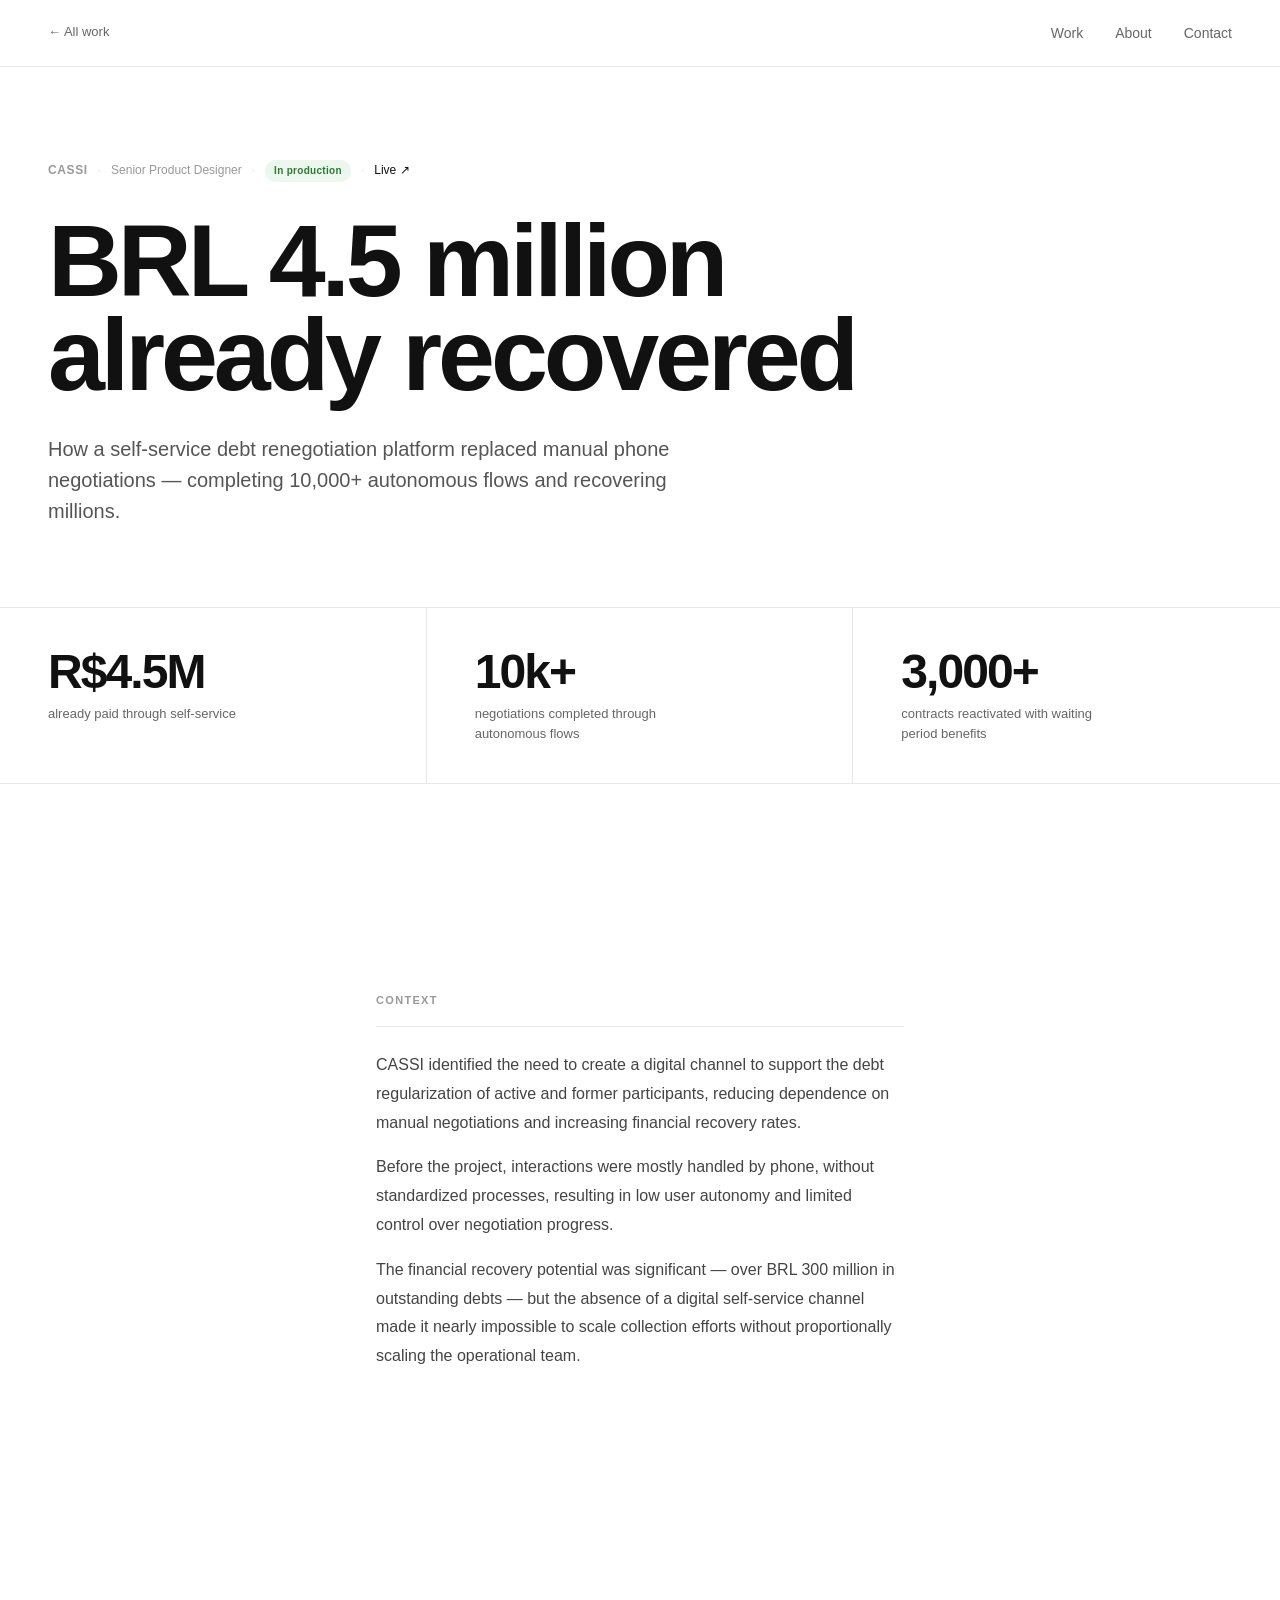
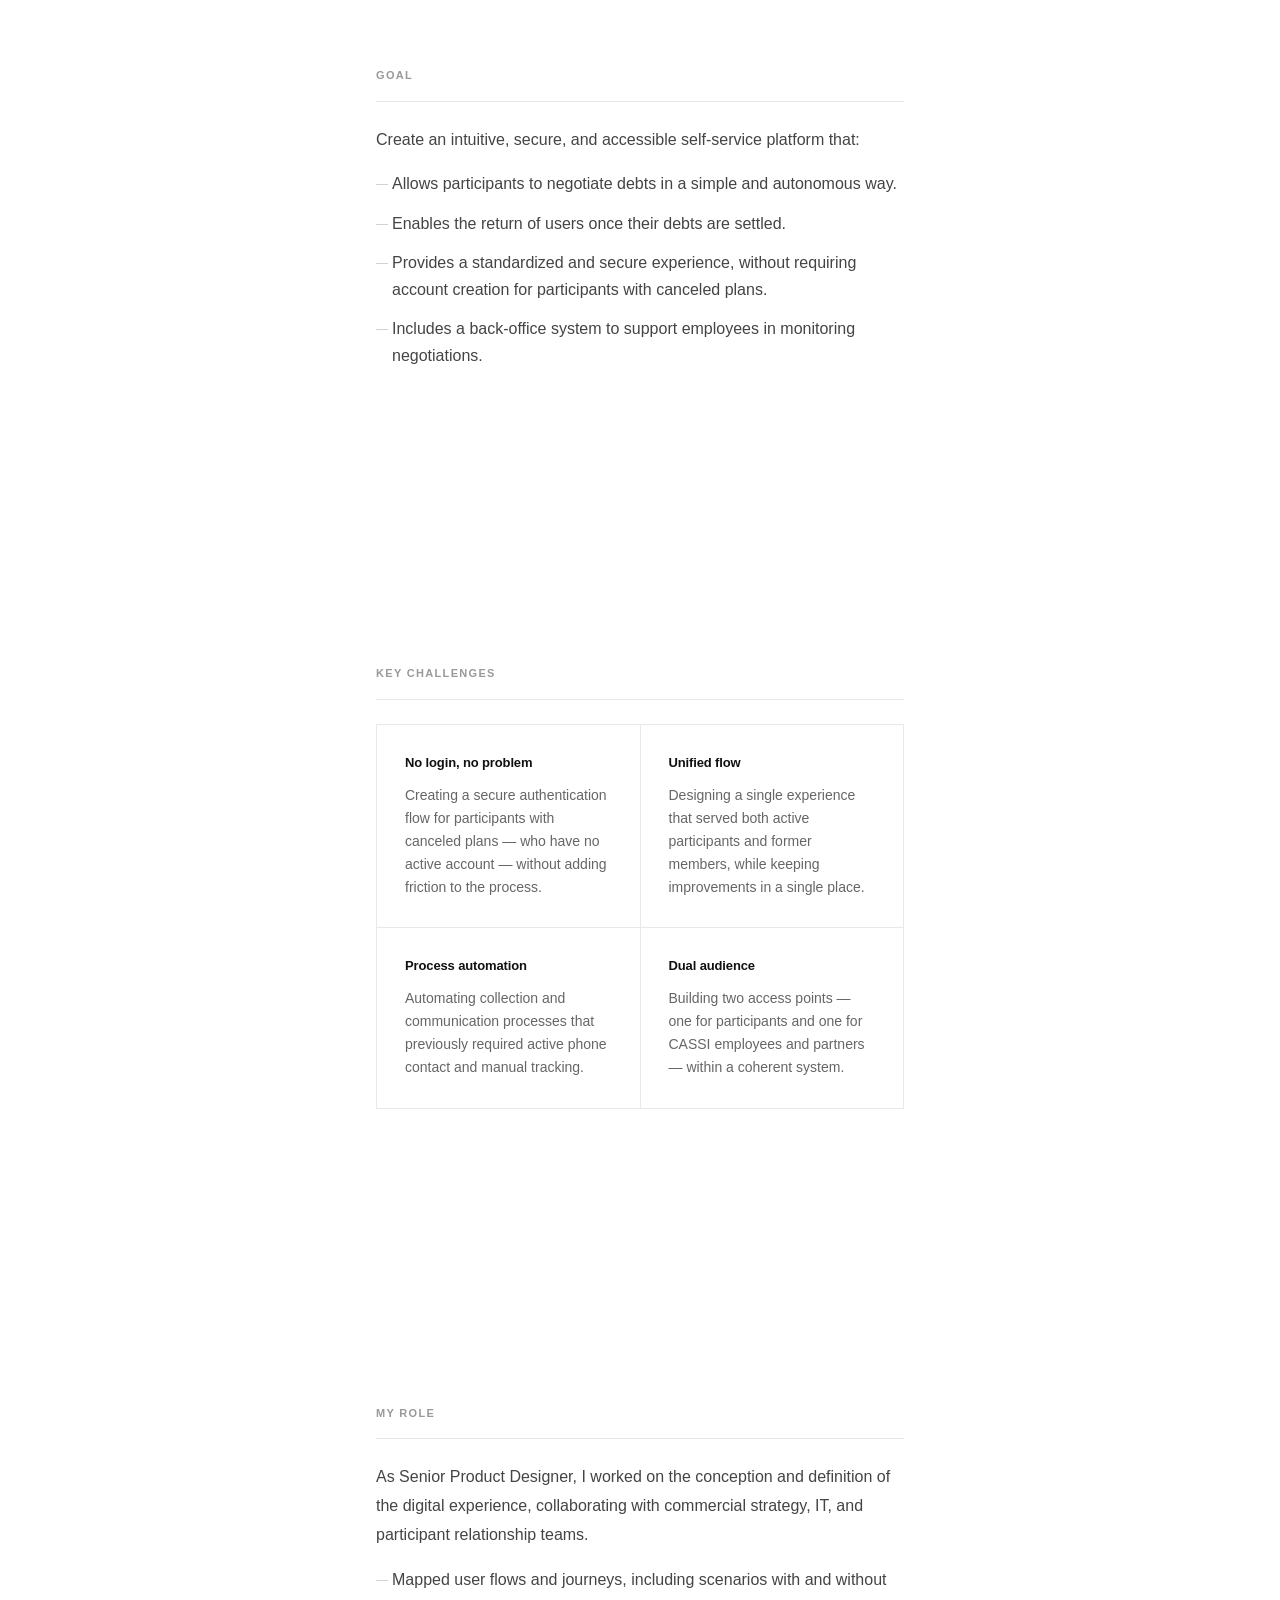
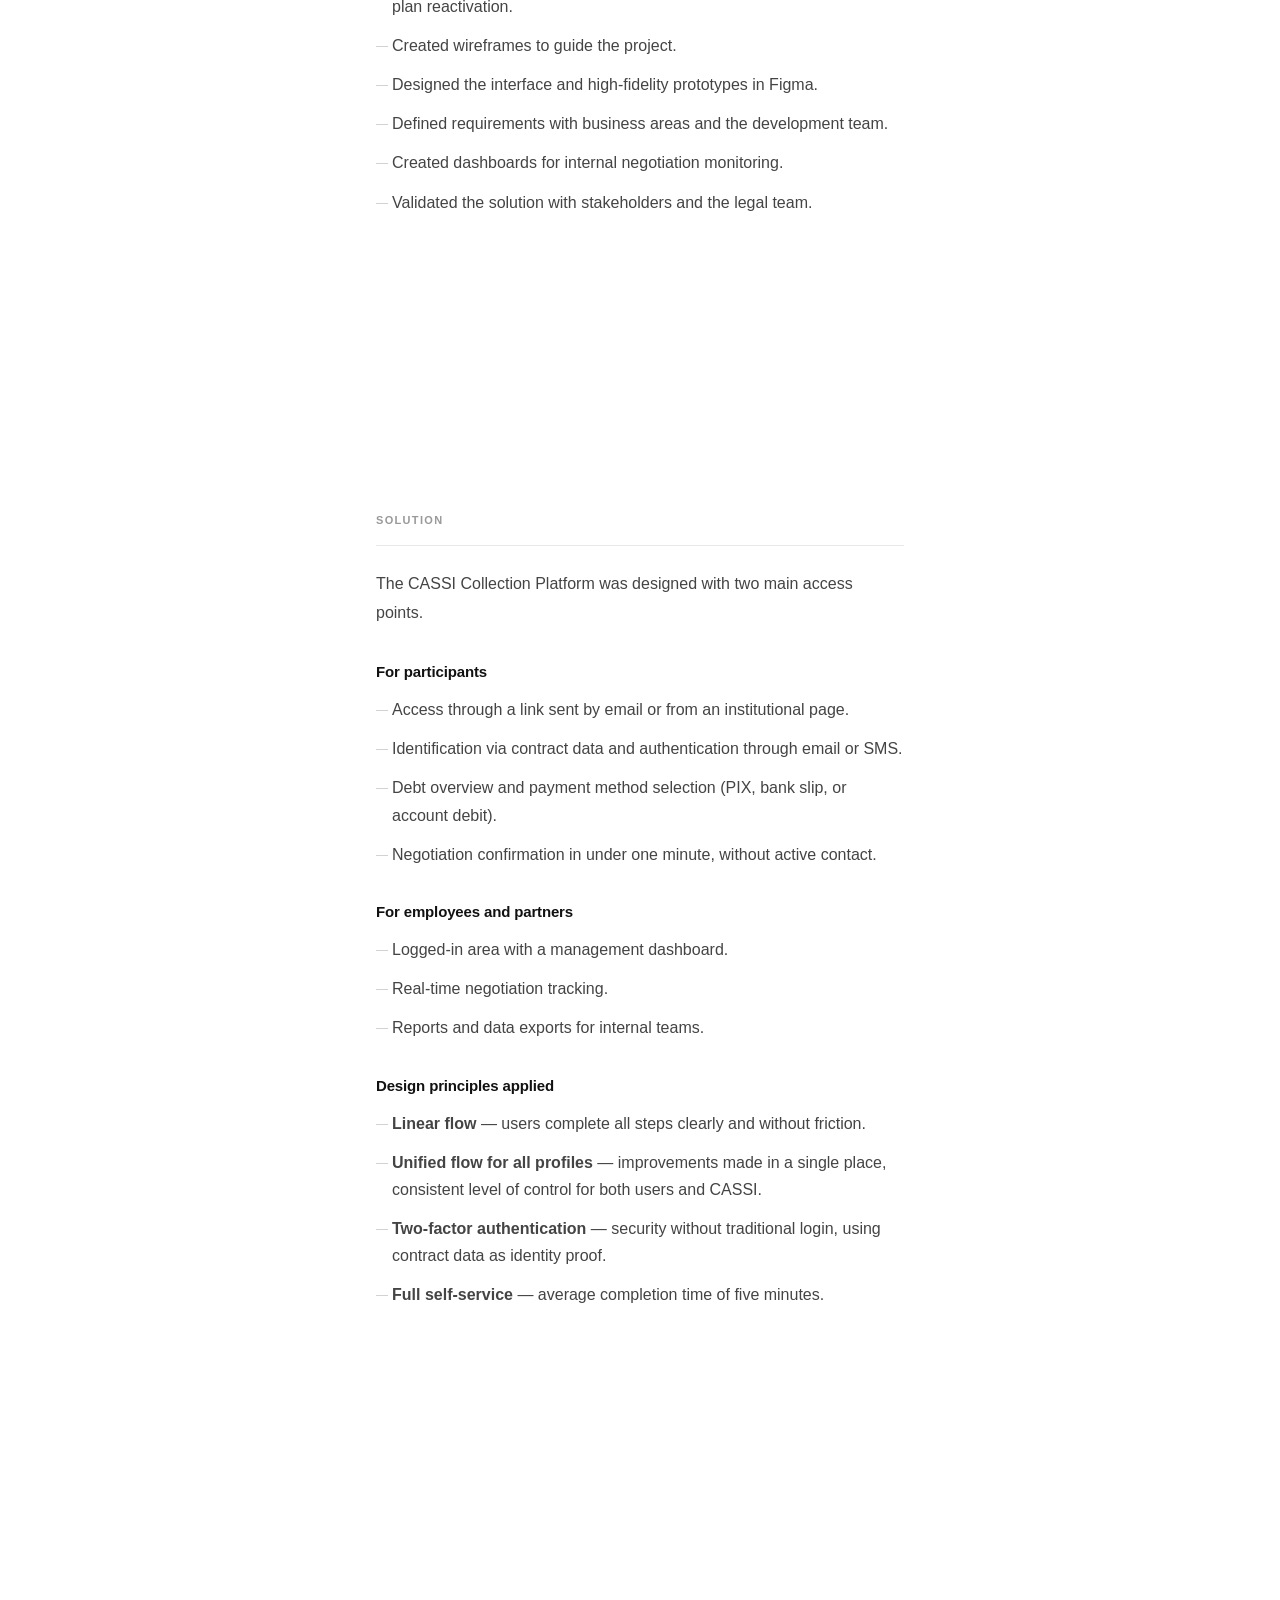
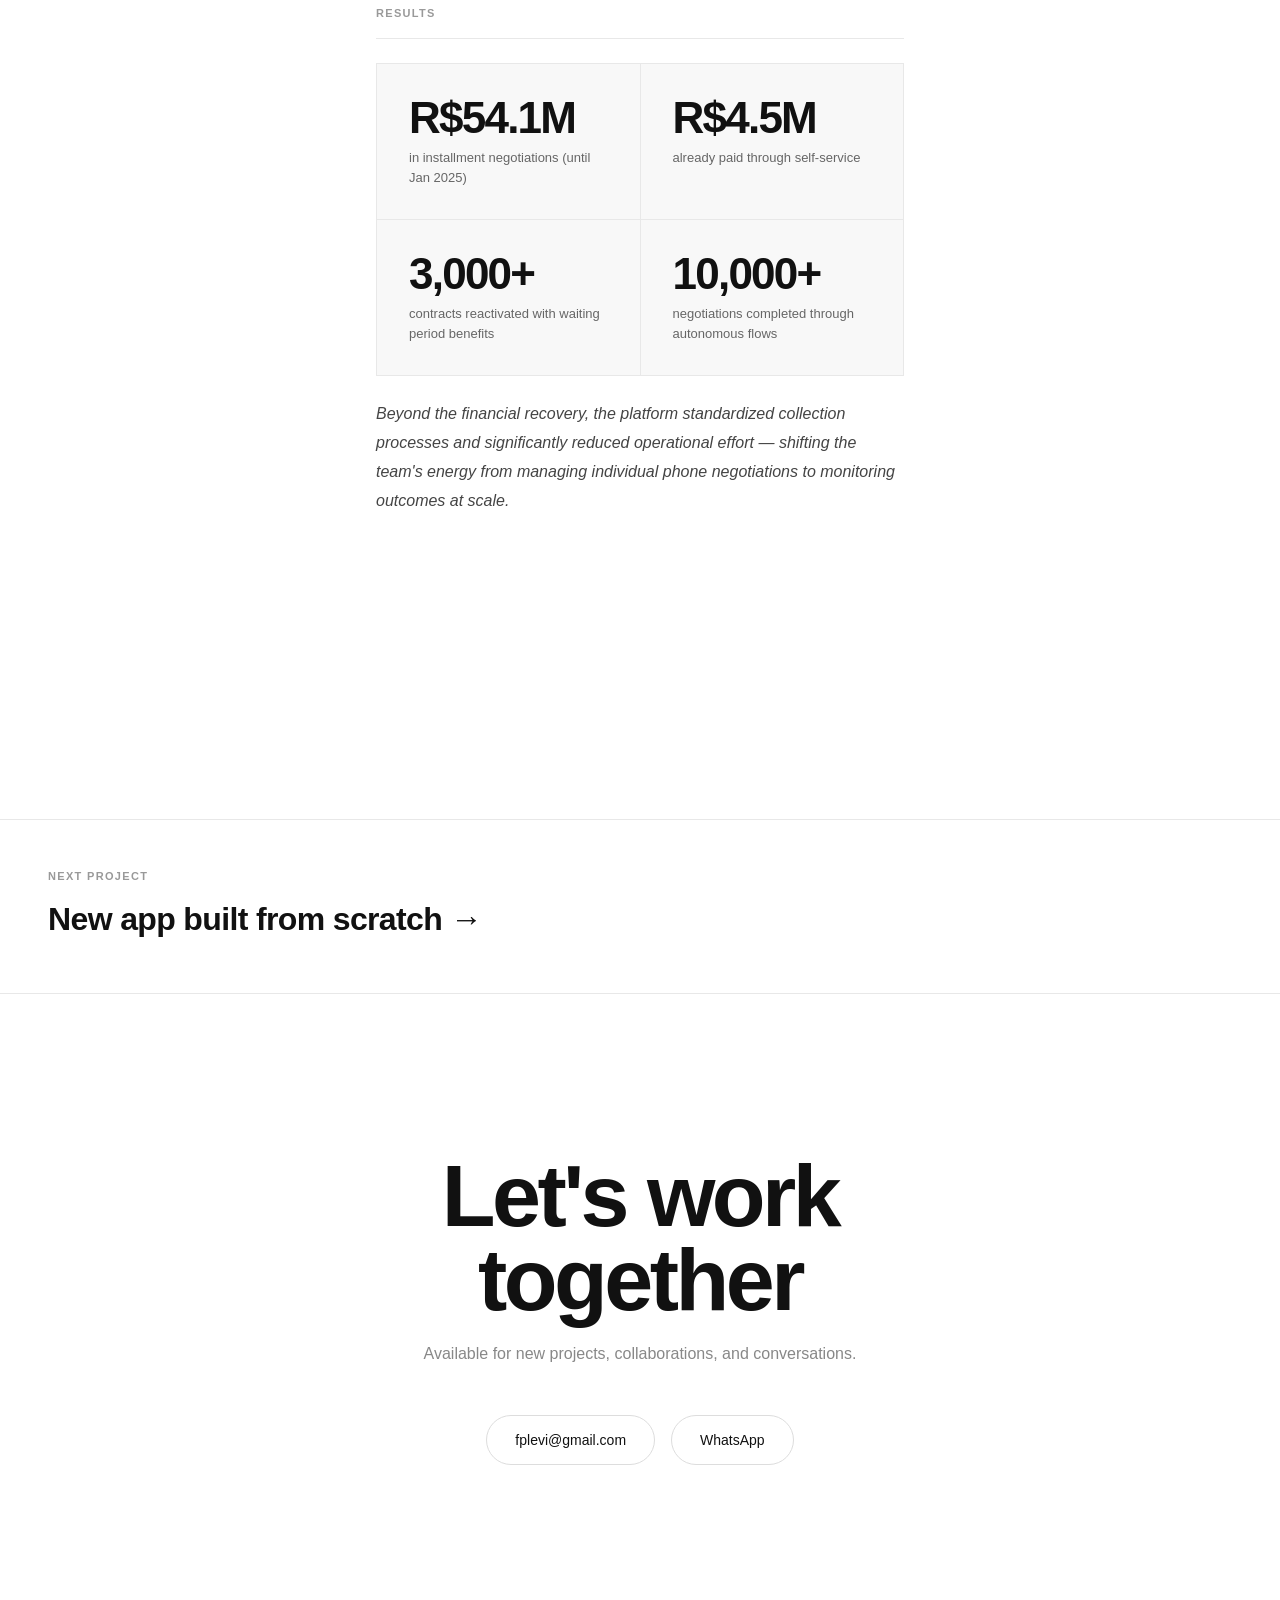
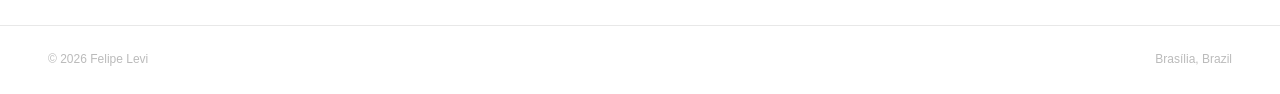
==== work/brl-recovered.html @ 3c62dcee "feat: add pages for every case" ====
<!DOCTYPE html>
<html lang="en">
<head>
  <meta charset="UTF-8">
  <meta name="viewport" content="width=device-width, initial-scale=1.0">
  <title>BRL 4.5 million already recovered — Felipe Levi</title>
  <meta name="description" content="How a self-service debt renegotiation platform recovered BRL 4.5 million and completed 10,000+ negotiations autonomously.">
  <link rel="stylesheet" href="../style.css">
</head>
<body>

  <nav class="nav">
    <a href="../index.html" class="nav-back">← All work</a>
    <ul class="nav-links">
      <li><a href="../index.html#work">Work</a></li>
      <li><a href="../index.html#about">About</a></li>
      <li><a href="../index.html#contact">Contact</a></li>
    </ul>
  </nav>

  <main>

    <!-- CASE HEADER -->
    <header class="case-header">
      <div class="case-header-inner">
        <div class="case-meta-row">
          <span class="case-company">CASSI</span>
          <span class="case-dot">·</span>
          <span class="case-role">Senior Product Designer</span>
          <span class="case-dot">·</span>
          <span class="project-status in-production">In production</span>
          <span class="case-dot">·</span>
          <a href="https://servicosonline.cassi.com.br/RenegociacaoDivida" class="case-live-link" target="_blank" rel="noopener">Live ↗</a>
        </div>
        <h1 class="case-title">BRL 4.5 million<br>already recovered</h1>
        <p class="case-subtitle">How a self-service debt renegotiation platform replaced manual phone negotiations — completing 10,000+ autonomous flows and recovering millions.</p>
      </div>
    </header>

    <!-- OUTCOMES BAR -->
    <div class="outcomes-bar">
      <div class="outcome-item">
        <span class="outcome-number">R$4.5M</span>
        <span class="outcome-label">already paid through self-service</span>
      </div>
      <div class="outcome-item">
        <span class="outcome-number">10k+</span>
        <span class="outcome-label">negotiations completed through autonomous flows</span>
      </div>
      <div class="outcome-item">
        <span class="outcome-number">3,000+</span>
        <span class="outcome-label">contracts reactivated with waiting period benefits</span>
      </div>
    </div>

    <!-- CASE BODY -->
    <div class="case-body">

      <section class="case-section fade-in">
        <h2>Context</h2>
        <p>CASSI identified the need to create a digital channel to support the debt regularization of active and former participants, reducing dependence on manual negotiations and increasing financial recovery rates.</p>
        <p>Before the project, interactions were mostly handled by phone, without standardized processes, resulting in low user autonomy and limited control over negotiation progress.</p>
        <p>The financial recovery potential was significant — over BRL 300 million in outstanding debts — but the absence of a digital self-service channel made it nearly impossible to scale collection efforts without proportionally scaling the operational team.</p>
      </section>

      <section class="case-section fade-in">
        <h2>Goal</h2>
        <p>Create an intuitive, secure, and accessible self-service platform that:</p>
        <ul class="case-list">
          <li>Allows participants to negotiate debts in a simple and autonomous way.</li>
          <li>Enables the return of users once their debts are settled.</li>
          <li>Provides a standardized and secure experience, without requiring account creation for participants with canceled plans.</li>
          <li>Includes a back-office system to support employees in monitoring negotiations.</li>
        </ul>
      </section>

      <section class="case-section fade-in">
        <h2>Key challenges</h2>
        <div class="challenge-grid">
          <div class="challenge-item">
            <span class="challenge-label">No login, no problem</span>
            <p>Creating a secure authentication flow for participants with canceled plans — who have no active account — without adding friction to the process.</p>
          </div>
          <div class="challenge-item">
            <span class="challenge-label">Unified flow</span>
            <p>Designing a single experience that served both active participants and former members, while keeping improvements in a single place.</p>
          </div>
          <div class="challenge-item">
            <span class="challenge-label">Process automation</span>
            <p>Automating collection and communication processes that previously required active phone contact and manual tracking.</p>
          </div>
          <div class="challenge-item">
            <span class="challenge-label">Dual audience</span>
            <p>Building two access points — one for participants and one for CASSI employees and partners — within a coherent system.</p>
          </div>
        </div>
      </section>

      <section class="case-section fade-in">
        <h2>My role</h2>
        <p>As Senior Product Designer, I worked on the conception and definition of the digital experience, collaborating with commercial strategy, IT, and participant relationship teams.</p>
        <ul class="case-list">
          <li>Mapped user flows and journeys, including scenarios with and without plan reactivation.</li>
          <li>Created wireframes to guide the project.</li>
          <li>Designed the interface and high-fidelity prototypes in Figma.</li>
          <li>Defined requirements with business areas and the development team.</li>
          <li>Created dashboards for internal negotiation monitoring.</li>
          <li>Validated the solution with stakeholders and the legal team.</li>
        </ul>
      </section>

      <section class="case-section fade-in">
        <h2>Solution</h2>
        <p>The CASSI Collection Platform was designed with two main access points.</p>

        <h3>For participants</h3>
        <ul class="case-list">
          <li>Access through a link sent by email or from an institutional page.</li>
          <li>Identification via contract data and authentication through email or SMS.</li>
          <li>Debt overview and payment method selection (PIX, bank slip, or account debit).</li>
          <li>Negotiation confirmation in under one minute, without active contact.</li>
        </ul>

        <h3>For employees and partners</h3>
        <ul class="case-list">
          <li>Logged-in area with a management dashboard.</li>
          <li>Real-time negotiation tracking.</li>
          <li>Reports and data exports for internal teams.</li>
        </ul>

        <h3>Design principles applied</h3>
        <ul class="case-list">
          <li><strong>Linear flow</strong> — users complete all steps clearly and without friction.</li>
          <li><strong>Unified flow for all profiles</strong> — improvements made in a single place, consistent level of control for both users and CASSI.</li>
          <li><strong>Two-factor authentication</strong> — security without traditional login, using contract data as identity proof.</li>
          <li><strong>Full self-service</strong> — average completion time of five minutes.</li>
        </ul>
      </section>

      <section class="case-section fade-in">
        <h2>Results</h2>
        <div class="results-grid">
          <div class="result-card">
            <span class="result-number">R$54.1M</span>
            <p>in installment negotiations (until Jan 2025)</p>
          </div>
          <div class="result-card">
            <span class="result-number">R$4.5M</span>
            <p>already paid through self-service</p>
          </div>
          <div class="result-card">
            <span class="result-number">3,000+</span>
            <p>contracts reactivated with waiting period benefits</p>
          </div>
          <div class="result-card">
            <span class="result-number">10,000+</span>
            <p>negotiations completed through autonomous flows</p>
          </div>
        </div>
        <p class="case-results-note">Beyond the financial recovery, the platform standardized collection processes and significantly reduced operational effort — shifting the team's energy from managing individual phone negotiations to monitoring outcomes at scale.</p>
      </section>

    </div>
  </main>

  <!-- NEXT PROJECT -->
  <div class="next-project">
    <a href="new-app.html" class="next-project-link">
      <span class="next-label">Next project</span>
      <span class="next-title">New app built from scratch →</span>
    </a>
  </div>

  <!-- CONTACT -->
  <section class="contact" id="contact">
    <div class="contact-content fade-in">
      <h2>Let's work<br>together</h2>
      <p>Available for new projects, collaborations, and conversations.</p>
      <div class="contact-links">
        <a href="mailto:fplevi@gmail.com" class="contact-link">fplevi@gmail.com</a>
        <a href="https://api.whatsapp.com/send?phone=5561999077204&text=Ol%C3%A1" class="contact-link" target="_blank" rel="noopener">WhatsApp</a>
      </div>
    </div>
  </section>

  <footer class="footer">
    <span>© 2026 Felipe Levi</span>
    <span>Brasília, Brazil</span>
  </footer>

  <script src="../script.js"></script>
</body>
</html>
---- style.css ----
/* =====================
   RESET & BASE
   ===================== */

*, *::before, *::after {
  box-sizing: border-box;
  margin: 0;
  padding: 0;
}

html {
  scroll-behavior: smooth;
}

body {
  font-family: -apple-system, BlinkMacSystemFont, 'Segoe UI', Helvetica, Arial, sans-serif;
  font-size: 16px;
  line-height: 1.6;
  color: #111;
  background: #fff;
  -webkit-font-smoothing: antialiased;
  -moz-osx-font-smoothing: grayscale;
}

a {
  color: inherit;
  text-decoration: none;
}

/* =====================
   NAV
   ===================== */

.nav {
  position: fixed;
  top: 0;
  left: 0;
  right: 0;
  z-index: 100;
  display: flex;
  justify-content: space-between;
  align-items: center;
  padding: 20px 48px;
  background: rgba(255, 255, 255, 0.92);
  backdrop-filter: blur(12px);
  -webkit-backdrop-filter: blur(12px);
  border-bottom: 1px solid #e8e8e8;
  transition: border-color 0.3s;
}

.nav-logo {
  font-size: 15px;
  font-weight: 600;
  letter-spacing: -0.01em;
}

.nav-links {
  list-style: none;
  display: flex;
  gap: 32px;
}

.nav-links a {
  font-size: 14px;
  color: #666;
  transition: color 0.2s;
}

.nav-links a:hover {
  color: #111;
}

/* =====================
   HERO
   ===================== */

.hero {
  min-height: 100vh;
  display: flex;
  flex-direction: column;
  justify-content: center;
  padding: 120px 48px 80px;
  position: relative;
}

.hero-label {
  font-size: 12px;
  font-weight: 500;
  color: #999;
  letter-spacing: 0.1em;
  text-transform: uppercase;
  margin-bottom: 24px;
}

.hero-name {
  font-size: clamp(72px, 11vw, 152px);
  font-weight: 700;
  line-height: 0.88;
  letter-spacing: -0.04em;
  margin-bottom: 40px;
}

.hero-tagline {
  font-size: clamp(17px, 2vw, 22px);
  color: #555;
  max-width: 400px;
  line-height: 1.5;
}

.hero-meta {
  position: absolute;
  bottom: 48px;
  left: 48px;
  display: flex;
  gap: 32px;
  font-size: 13px;
  color: #aaa;
}

/* =====================
   SECTION BASE
   ===================== */

section {
  padding: 112px 48px;
}

.section-header {
  margin-bottom: 56px;
  padding-bottom: 20px;
  border-bottom: 1px solid #e8e8e8;
}

.section-header h2 {
  font-size: 11px;
  font-weight: 600;
  color: #999;
  letter-spacing: 0.12em;
  text-transform: uppercase;
}

/* =====================
   WORK
   ===================== */

.work-grid {
  display: grid;
  grid-template-columns: repeat(2, 1fr);
  gap: 1px;
  background: #e8e8e8;
  border: 1px solid #e8e8e8;
}

.project-card {
  background: #fff;
  padding: 48px;
  display: flex;
  flex-direction: column;
  gap: 14px;
  transition: background 0.25s;
}

.project-card:hover {
  background: #fafafa;
}

.project-meta {
  display: flex;
  align-items: center;
  gap: 10px;
  flex-wrap: wrap;
}

.project-number {
  font-size: 11px;
  color: #bbb;
  font-variant-numeric: tabular-nums;
  letter-spacing: 0.05em;
}

.project-company {
  font-size: 11px;
  color: #bbb;
  letter-spacing: 0.05em;
}

.project-status {
  font-size: 10px;
  font-weight: 600;
  padding: 3px 9px;
  border-radius: 100px;
  letter-spacing: 0.03em;
}

.project-status.in-production {
  background: #ecf7ee;
  color: #2a7a34;
}

.project-status.in-development {
  background: #fff4e5;
  color: #b85c00;
}

.project-title {
  font-size: clamp(26px, 3vw, 38px);
  font-weight: 700;
  line-height: 1.05;
  letter-spacing: -0.025em;
  margin-top: 6px;
}

.project-role {
  font-size: 12px;
  color: #888;
  letter-spacing: 0.02em;
}

.project-desc {
  font-size: 14px;
  color: #555;
  line-height: 1.7;
  flex: 1;
}

.project-outcome {
  display: flex;
  align-items: baseline;
  gap: 14px;
  padding: 16px 0;
  border-top: 1px solid #ebebeb;
  border-bottom: 1px solid #ebebeb;
  margin-top: 4px;
}

.outcome-number {
  font-size: 36px;
  font-weight: 700;
  letter-spacing: -0.04em;
  line-height: 1;
  flex-shrink: 0;
}

.outcome-label {
  font-size: 12px;
  color: #777;
  line-height: 1.5;
  max-width: 180px;
}

.project-link {
  font-size: 13px;
  font-weight: 500;
  color: #111;
  display: inline-flex;
  align-items: center;
  gap: 4px;
  margin-top: 6px;
  transition: gap 0.2s ease;
}

.project-link:hover {
  gap: 10px;
}

/* =====================
   ABOUT
   ===================== */

.about {
  background: #f8f8f8;
}

.about-content {
  max-width: 680px;
}

.about-lead {
  font-size: clamp(19px, 2.2vw, 26px);
  font-weight: 500;
  line-height: 1.45;
  letter-spacing: -0.01em;
  margin-bottom: 32px;
}

.about-content p {
  font-size: 15px;
  color: #555;
  line-height: 1.8;
  margin-bottom: 18px;
}

.about-skills {
  display: flex;
  flex-wrap: wrap;
  gap: 8px;
  margin-top: 36px;
}

.about-skills span {
  font-size: 12px;
  padding: 6px 14px;
  border: 1px solid #e0e0e0;
  border-radius: 100px;
  color: #555;
  background: #fff;
  letter-spacing: 0.01em;
}

/* =====================
   CONTACT
   ===================== */

.contact {
  text-align: center;
  padding: 160px 48px;
}

.contact-content {
  max-width: 640px;
  margin: 0 auto;
}

.contact h2 {
  font-size: clamp(40px, 7vw, 88px);
  font-weight: 700;
  letter-spacing: -0.04em;
  line-height: 0.95;
  margin-bottom: 20px;
}

.contact p {
  font-size: 16px;
  color: #888;
  margin-bottom: 48px;
}

.contact-links {
  display: flex;
  justify-content: center;
  gap: 16px;
  flex-wrap: wrap;
}

.contact-link {
  font-size: 14px;
  font-weight: 500;
  color: #111;
  padding: 13px 28px;
  border: 1px solid #ddd;
  border-radius: 100px;
  transition: background 0.2s, color 0.2s, border-color 0.2s;
}

.contact-link:hover {
  background: #111;
  color: #fff;
  border-color: #111;
}

/* =====================
   FOOTER
   ===================== */

.footer {
  display: flex;
  justify-content: space-between;
  align-items: center;
  padding: 24px 48px;
  border-top: 1px solid #e8e8e8;
  font-size: 12px;
  color: #bbb;
}

/* =====================
   ANIMATION
   ===================== */

.fade-in {
  opacity: 0;
  transform: translateY(24px);
  transition: opacity 0.65s ease, transform 0.65s ease;
}

.fade-in.visible {
  opacity: 1;
  transform: translateY(0);
}

/* Stagger project cards */
.project-card:nth-child(2) { transition-delay: 0.1s; }
.project-card:nth-child(3) { transition-delay: 0.05s; }
.project-card:nth-child(4) { transition-delay: 0.15s; }

/* =====================
   CASE STUDY PAGES
   ===================== */

.nav-back {
  font-size: 13px;
  color: #666;
  transition: color 0.2s;
}

.nav-back:hover {
  color: #111;
}

.case-header {
  padding: 160px 48px 80px;
  border-bottom: 1px solid #e8e8e8;
}

.case-header-inner {
  max-width: 900px;
}

.case-meta-row {
  display: flex;
  align-items: center;
  gap: 10px;
  flex-wrap: wrap;
  margin-bottom: 32px;
}

.case-company {
  font-size: 12px;
  font-weight: 600;
  color: #999;
  letter-spacing: 0.05em;
}

.case-dot {
  color: #ddd;
  font-size: 12px;
}

.case-role {
  font-size: 12px;
  color: #999;
}

.case-live-link {
  font-size: 12px;
  font-weight: 500;
  color: #111;
  transition: opacity 0.2s;
}

.case-live-link:hover {
  opacity: 0.6;
}

.case-access-note {
  font-size: 12px;
  color: #999;
}

.case-title {
  font-size: clamp(48px, 8vw, 104px);
  font-weight: 700;
  line-height: 0.92;
  letter-spacing: -0.04em;
  margin-bottom: 32px;
}

.case-subtitle {
  font-size: clamp(16px, 1.8vw, 20px);
  color: #555;
  line-height: 1.55;
  max-width: 640px;
}

/* Outcomes bar */
.outcomes-bar {
  display: grid;
  grid-template-columns: repeat(3, 1fr);
  border-bottom: 1px solid #e8e8e8;
}

.outcome-item {
  padding: 40px 48px;
  border-right: 1px solid #e8e8e8;
  display: flex;
  flex-direction: column;
  gap: 8px;
}

.outcome-item:last-child {
  border-right: none;
}

.outcome-item .outcome-number {
  font-size: clamp(28px, 4vw, 48px);
  font-weight: 700;
  letter-spacing: -0.04em;
  line-height: 1;
}

.outcome-item .outcome-label {
  font-size: 13px;
  color: #666;
  line-height: 1.5;
  max-width: 200px;
}

/* Case body */
.case-body {
  max-width: 720px;
  margin: 0 auto;
  padding: 96px 48px 120px;
}

.case-section {
  margin-bottom: 72px;
}

.case-section h2 {
  font-size: 11px;
  font-weight: 600;
  color: #999;
  letter-spacing: 0.12em;
  text-transform: uppercase;
  margin-bottom: 24px;
  padding-bottom: 16px;
  border-bottom: 1px solid #e8e8e8;
}

.case-section h3 {
  font-size: 15px;
  font-weight: 600;
  color: #111;
  margin-top: 32px;
  margin-bottom: 12px;
  letter-spacing: -0.01em;
}

.case-section p {
  font-size: 16px;
  color: #444;
  line-height: 1.8;
  margin-bottom: 16px;
}

.case-section p:last-child {
  margin-bottom: 0;
}

.case-list {
  list-style: none;
  padding: 0;
  margin: 0;
  display: flex;
  flex-direction: column;
  gap: 12px;
}

.case-list li {
  font-size: 16px;
  color: #444;
  line-height: 1.7;
  padding-left: 16px;
  position: relative;
}

.case-list li::before {
  content: '—';
  position: absolute;
  left: 0;
  color: #ccc;
  font-size: 12px;
  top: 4px;
}

/* Challenge grid */
.challenge-grid {
  display: grid;
  grid-template-columns: repeat(2, 1fr);
  gap: 1px;
  background: #e8e8e8;
  border: 1px solid #e8e8e8;
  margin-top: 8px;
}

.challenge-item {
  background: #fff;
  padding: 28px;
  display: flex;
  flex-direction: column;
  gap: 10px;
}

.challenge-label {
  font-size: 13px;
  font-weight: 600;
  color: #111;
  letter-spacing: -0.01em;
}

.challenge-item p {
  font-size: 14px;
  color: #666;
  line-height: 1.65;
  margin: 0;
}

/* Results grid */
.results-grid {
  display: grid;
  grid-template-columns: repeat(2, 1fr);
  gap: 1px;
  background: #e8e8e8;
  border: 1px solid #e8e8e8;
  margin-bottom: 24px;
}

.result-card {
  background: #f8f8f8;
  padding: 32px;
  display: flex;
  flex-direction: column;
  gap: 8px;
}

.result-number {
  font-size: clamp(28px, 4vw, 44px);
  font-weight: 700;
  letter-spacing: -0.04em;
  line-height: 1;
}

.result-card p {
  font-size: 13px;
  color: #666;
  line-height: 1.5;
  margin: 0;
}

.case-results-note {
  font-size: 15px;
  color: #666;
  line-height: 1.75;
  font-style: italic;
}

/* Next project */
.next-project {
  border-top: 1px solid #e8e8e8;
  border-bottom: 1px solid #e8e8e8;
}

.next-project-link {
  display: flex;
  flex-direction: column;
  gap: 8px;
  padding: 48px;
  transition: background 0.2s;
}

.next-project-link:hover {
  background: #fafafa;
}

.next-label {
  font-size: 11px;
  font-weight: 600;
  color: #999;
  letter-spacing: 0.12em;
  text-transform: uppercase;
}

.next-title {
  font-size: clamp(22px, 3vw, 32px);
  font-weight: 700;
  letter-spacing: -0.02em;
  color: #111;
}

/* =====================
   RESPONSIVE
   ===================== */

@media (max-width: 900px) {
  .work-grid {
    grid-template-columns: 1fr;
  }
}

@media (max-width: 640px) {
  .nav {
    padding: 16px 24px;
  }

  .nav-links {
    gap: 20px;
  }

  .hero {
    padding: 100px 24px 80px;
  }

  .hero-meta {
    left: 24px;
    bottom: 32px;
    flex-direction: column;
    gap: 4px;
  }

  section {
    padding: 80px 24px;
  }

  .project-card {
    padding: 32px 24px;
  }

  .contact {
    padding: 100px 24px;
  }

  .footer {
    padding: 24px;
    flex-direction: column;
    gap: 6px;
    text-align: center;
  }

  /* Case study responsive */
  .case-header {
    padding: 100px 24px 56px;
  }

  .outcomes-bar {
    grid-template-columns: 1fr;
  }

  .outcome-item {
    padding: 28px 24px;
    border-right: none;
    border-bottom: 1px solid #e8e8e8;
  }

  .outcome-item:last-child {
    border-bottom: none;
  }

  .case-body {
    padding: 64px 24px 80px;
  }

  .challenge-grid,
  .results-grid {
    grid-template-columns: 1fr;
  }

  .next-project-link {
    padding: 32px 24px;
  }
}
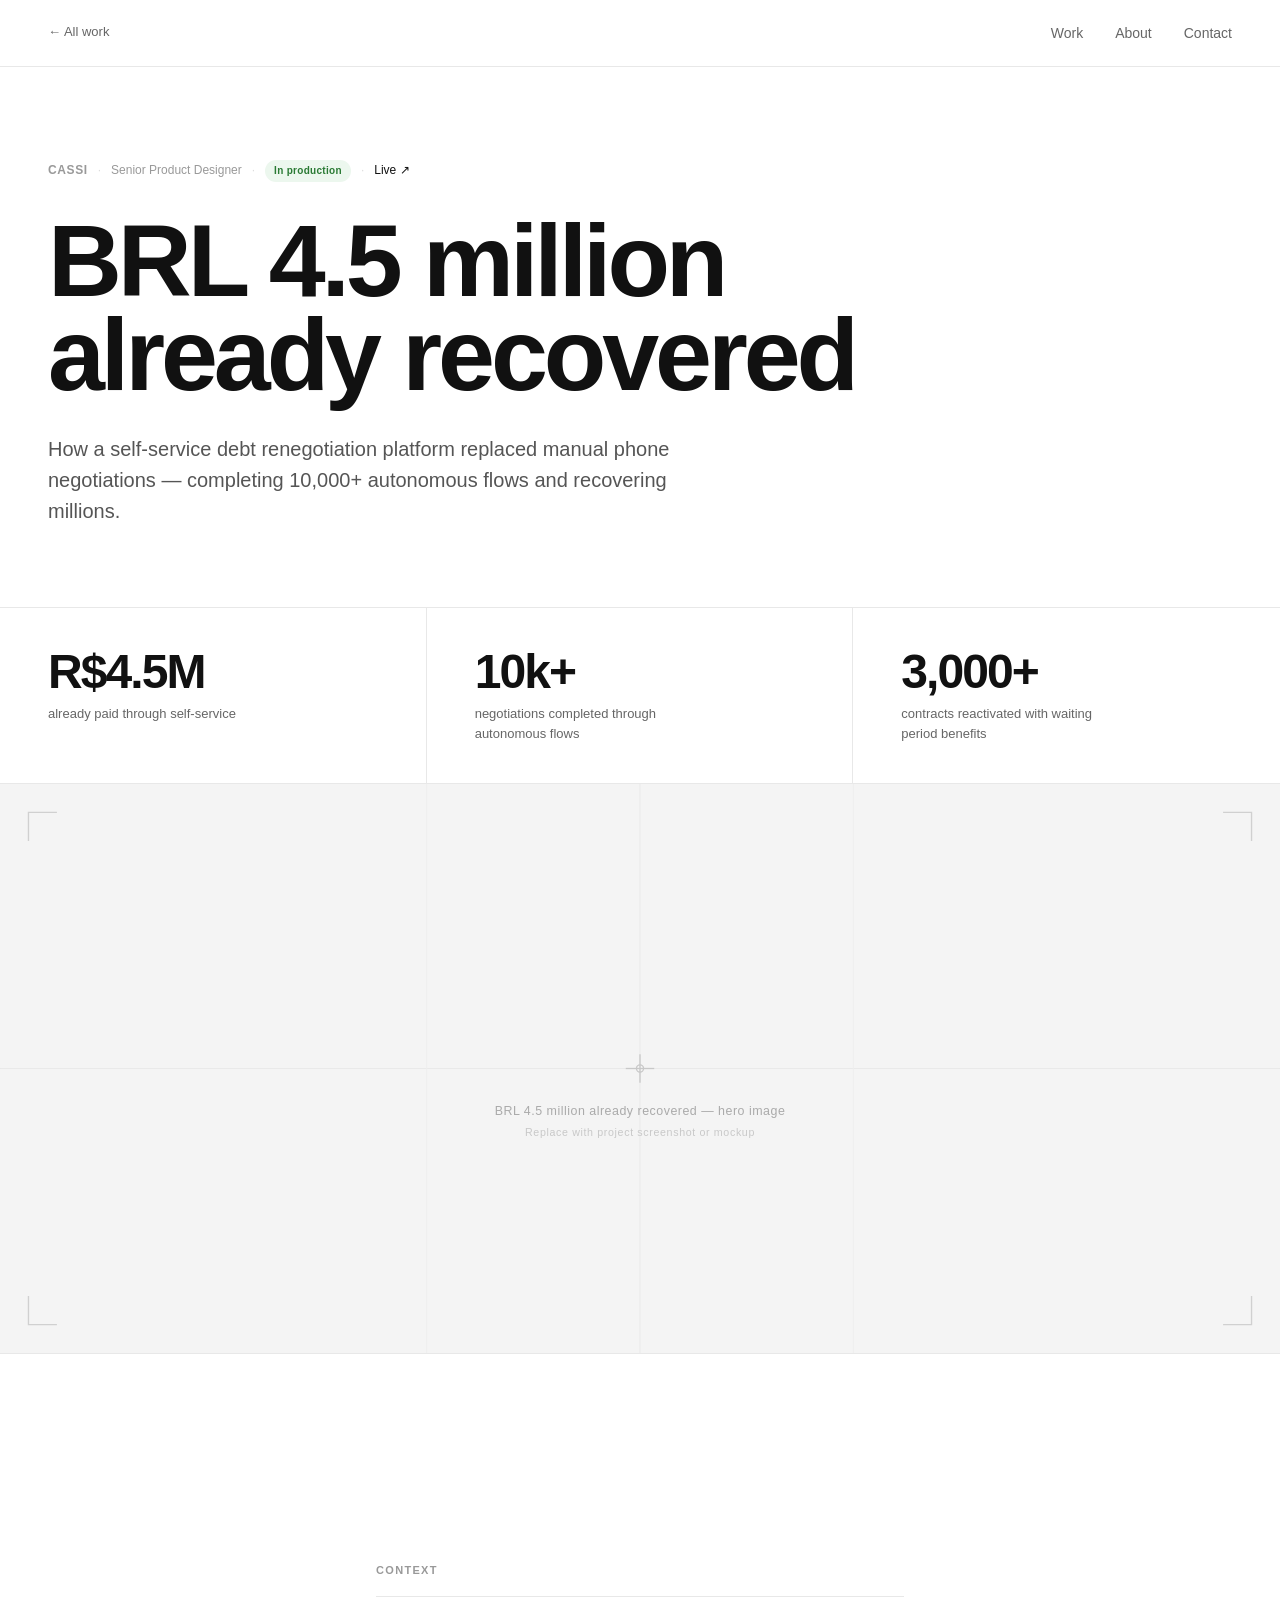
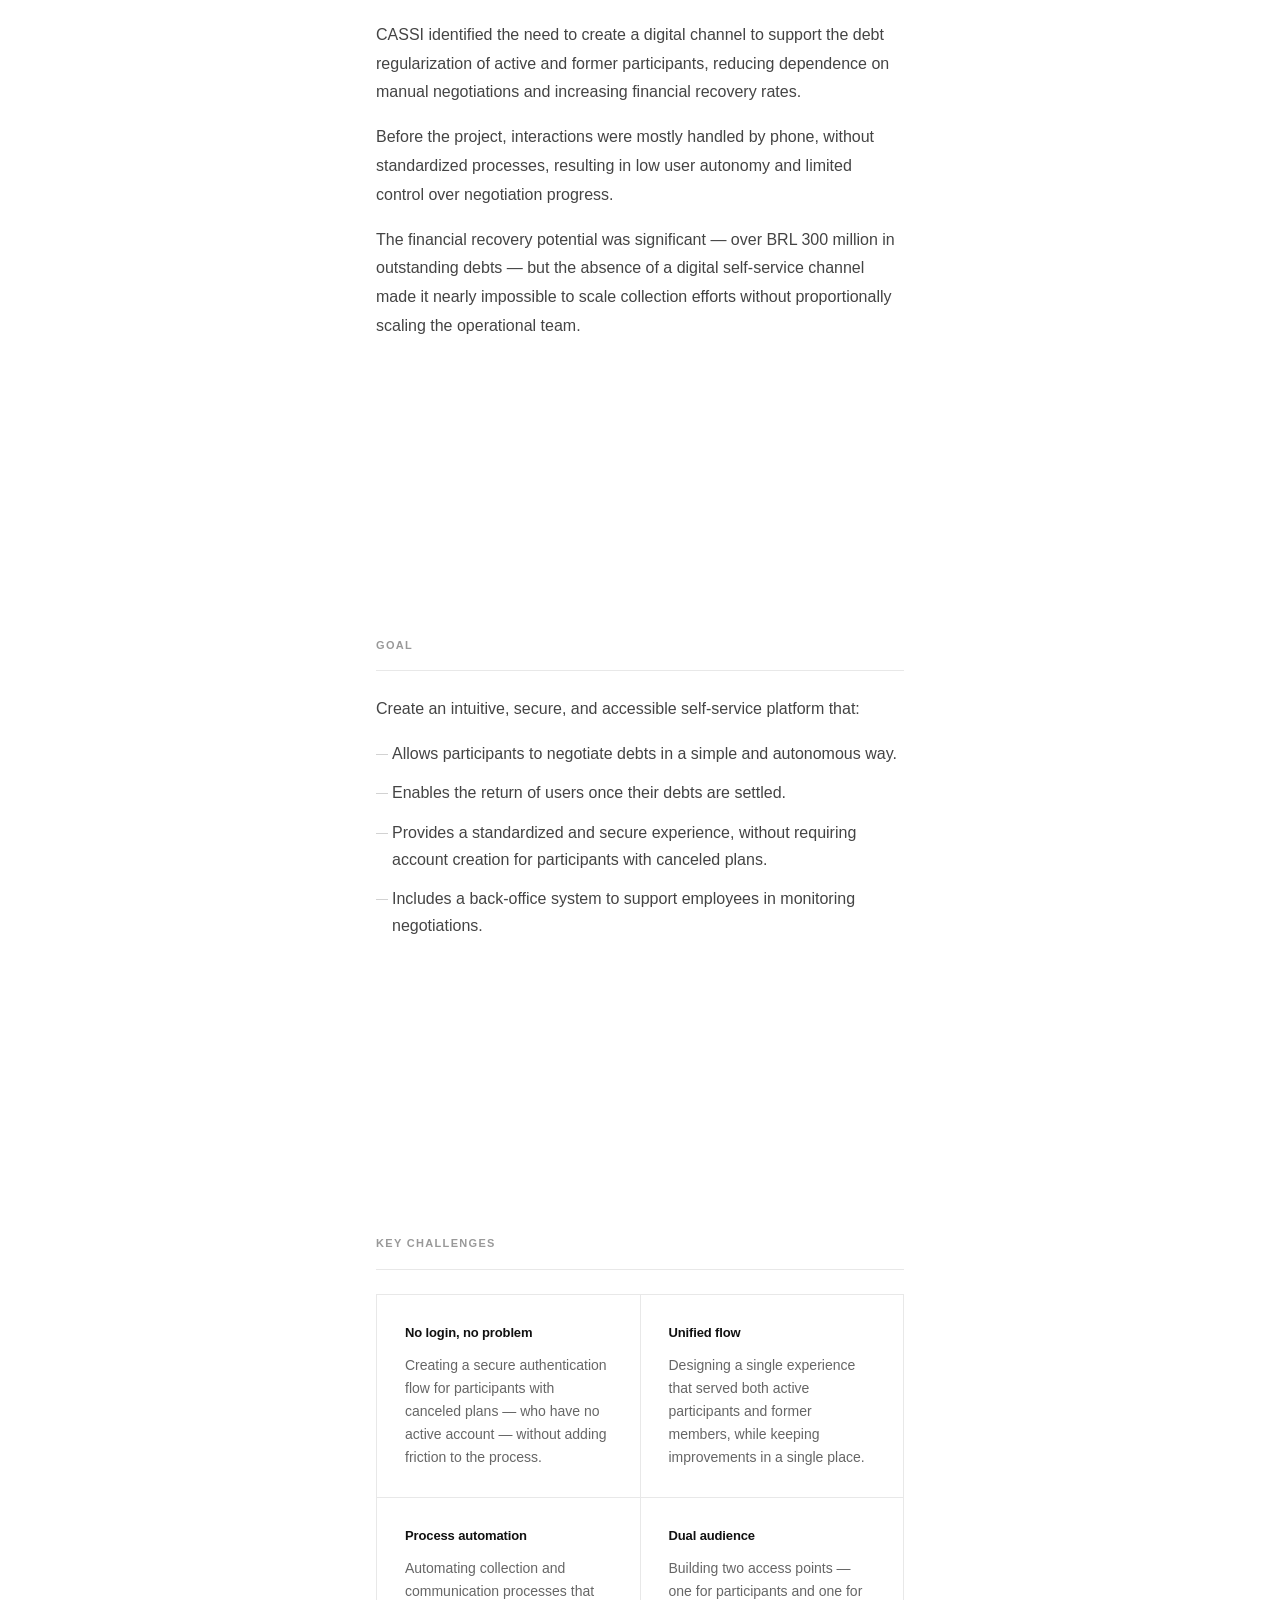
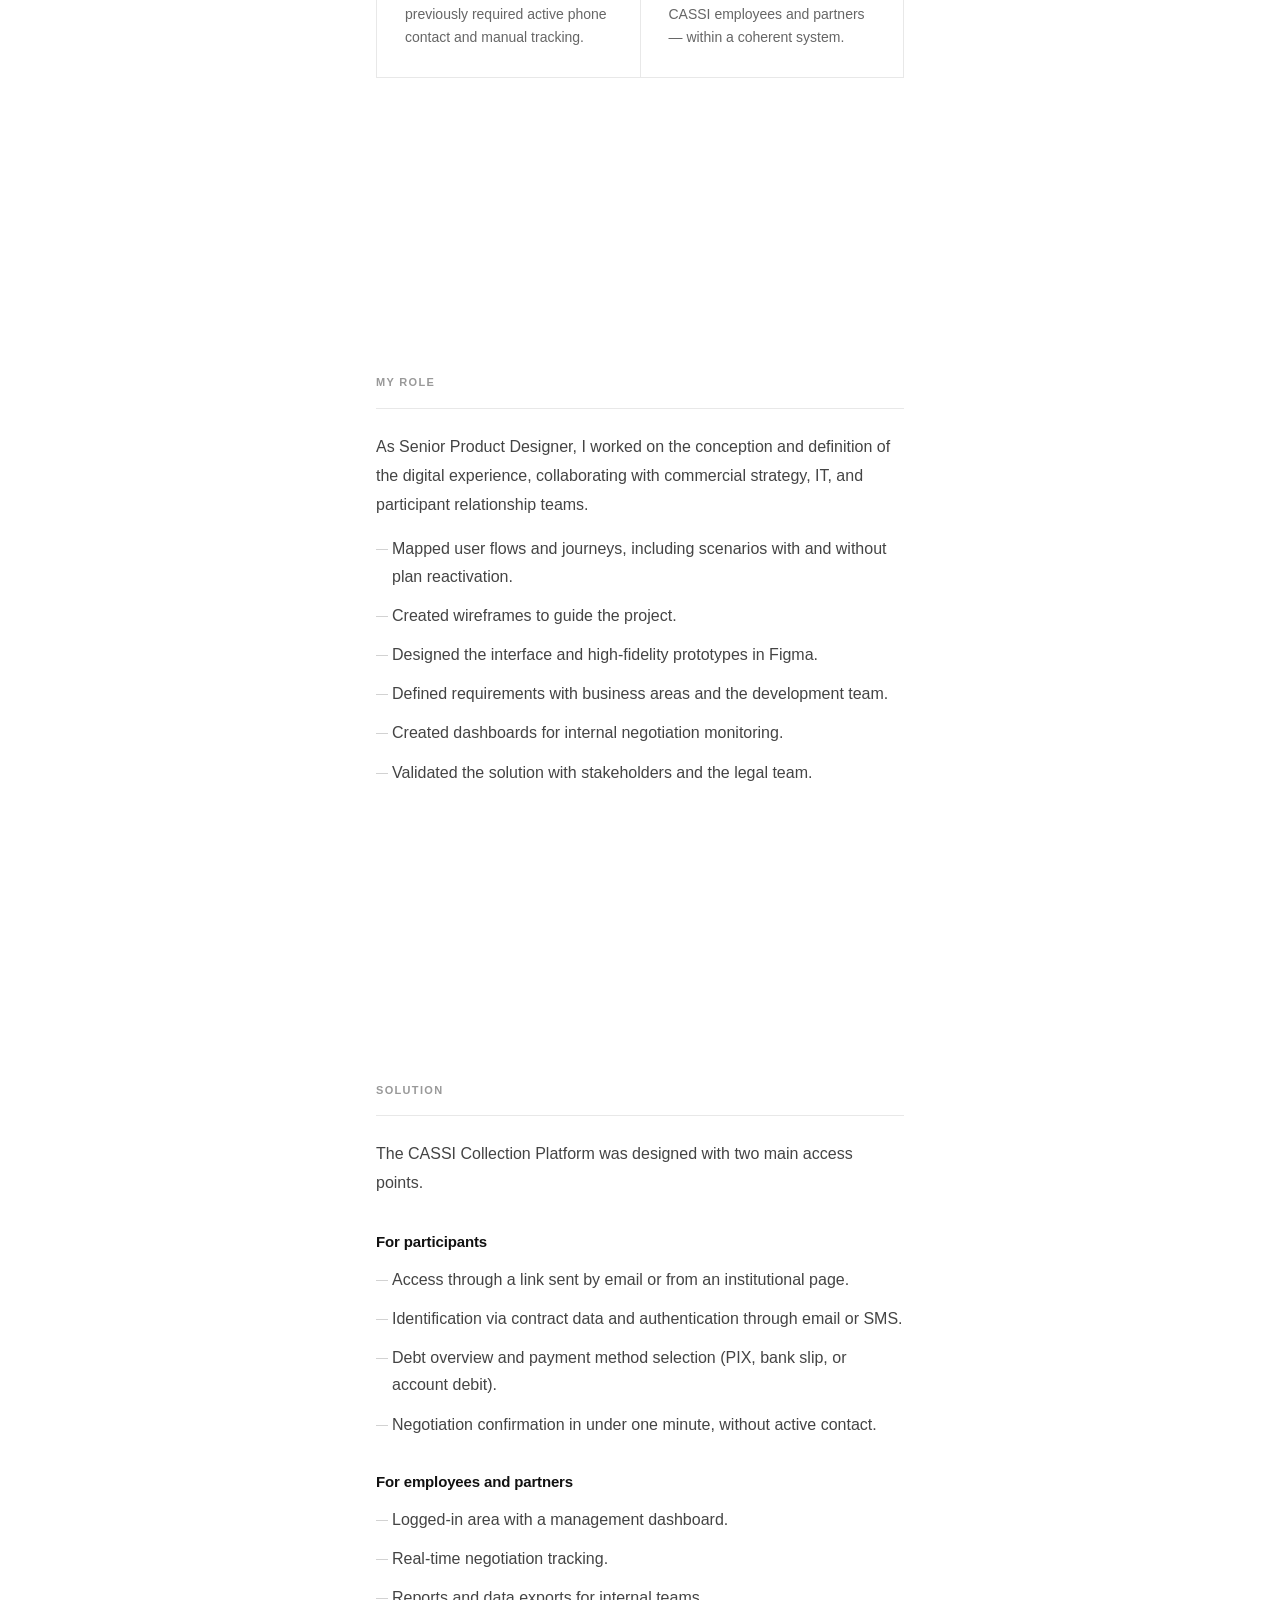
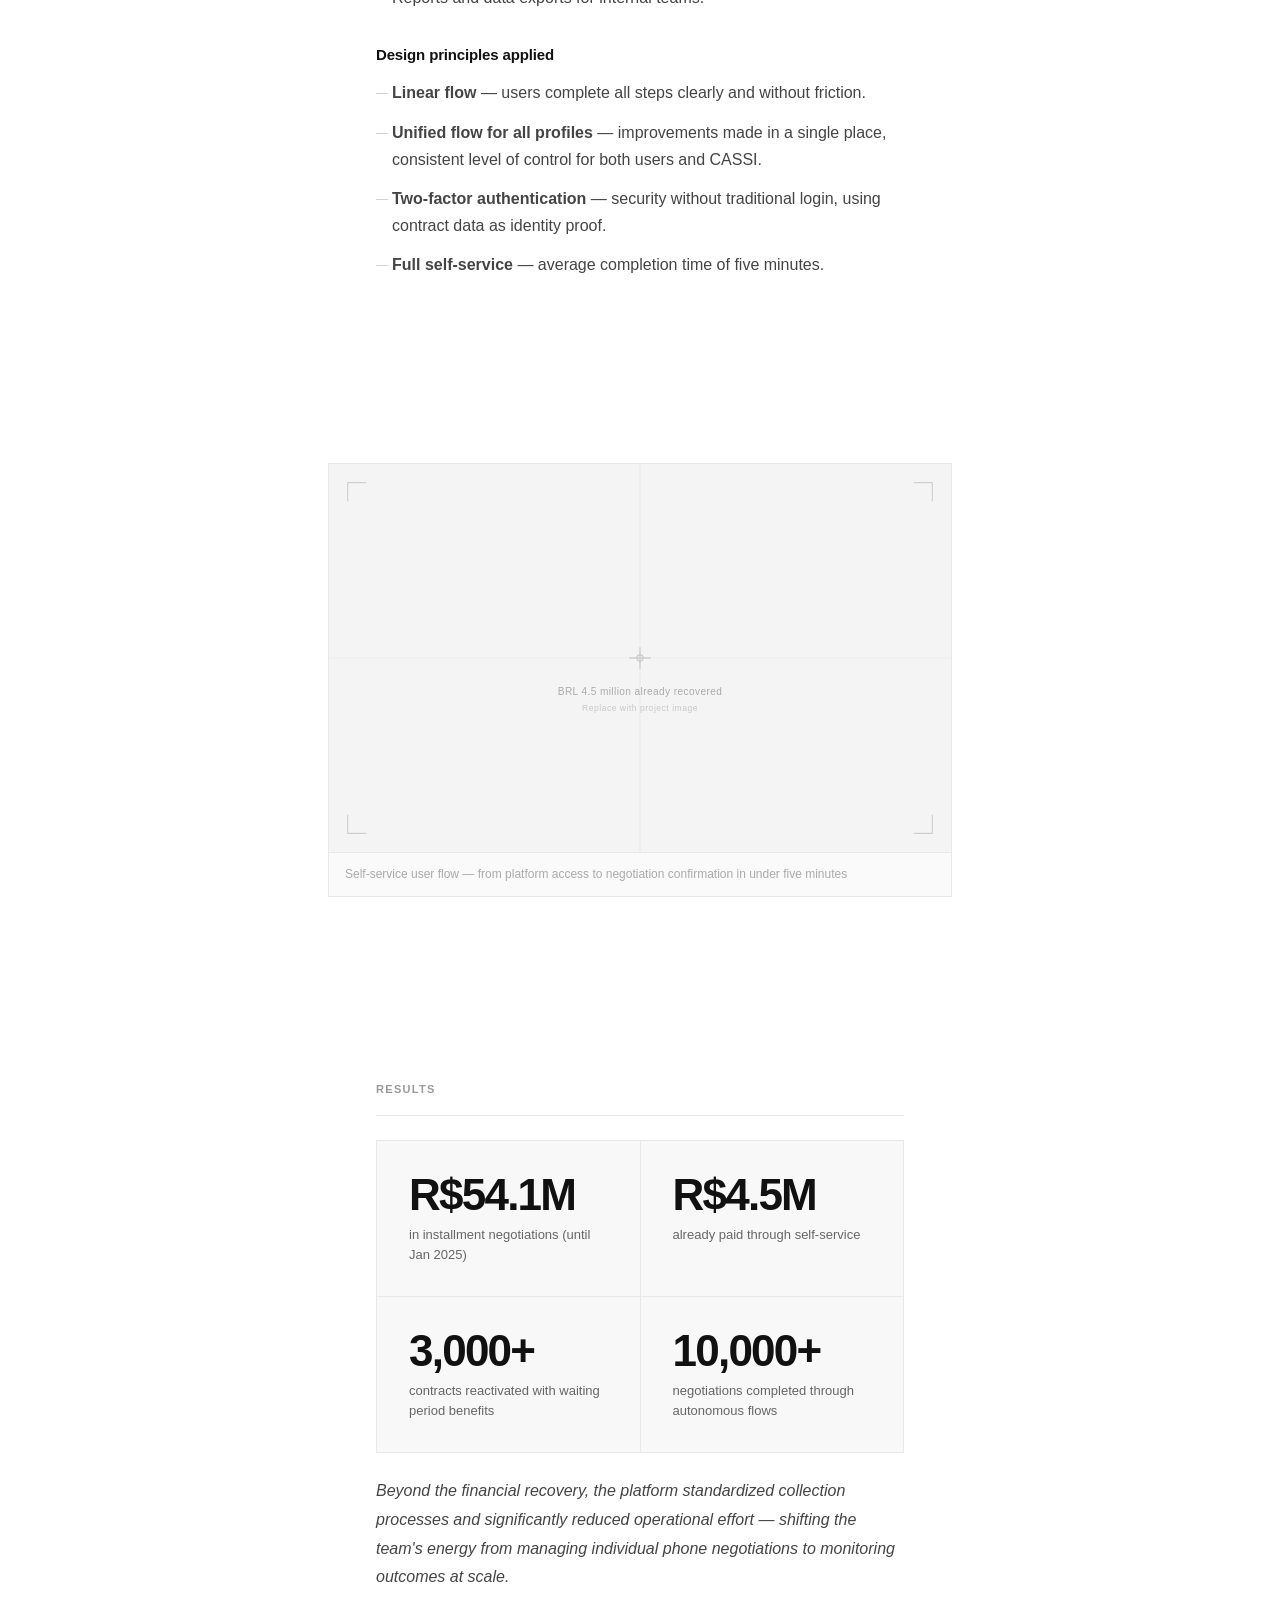
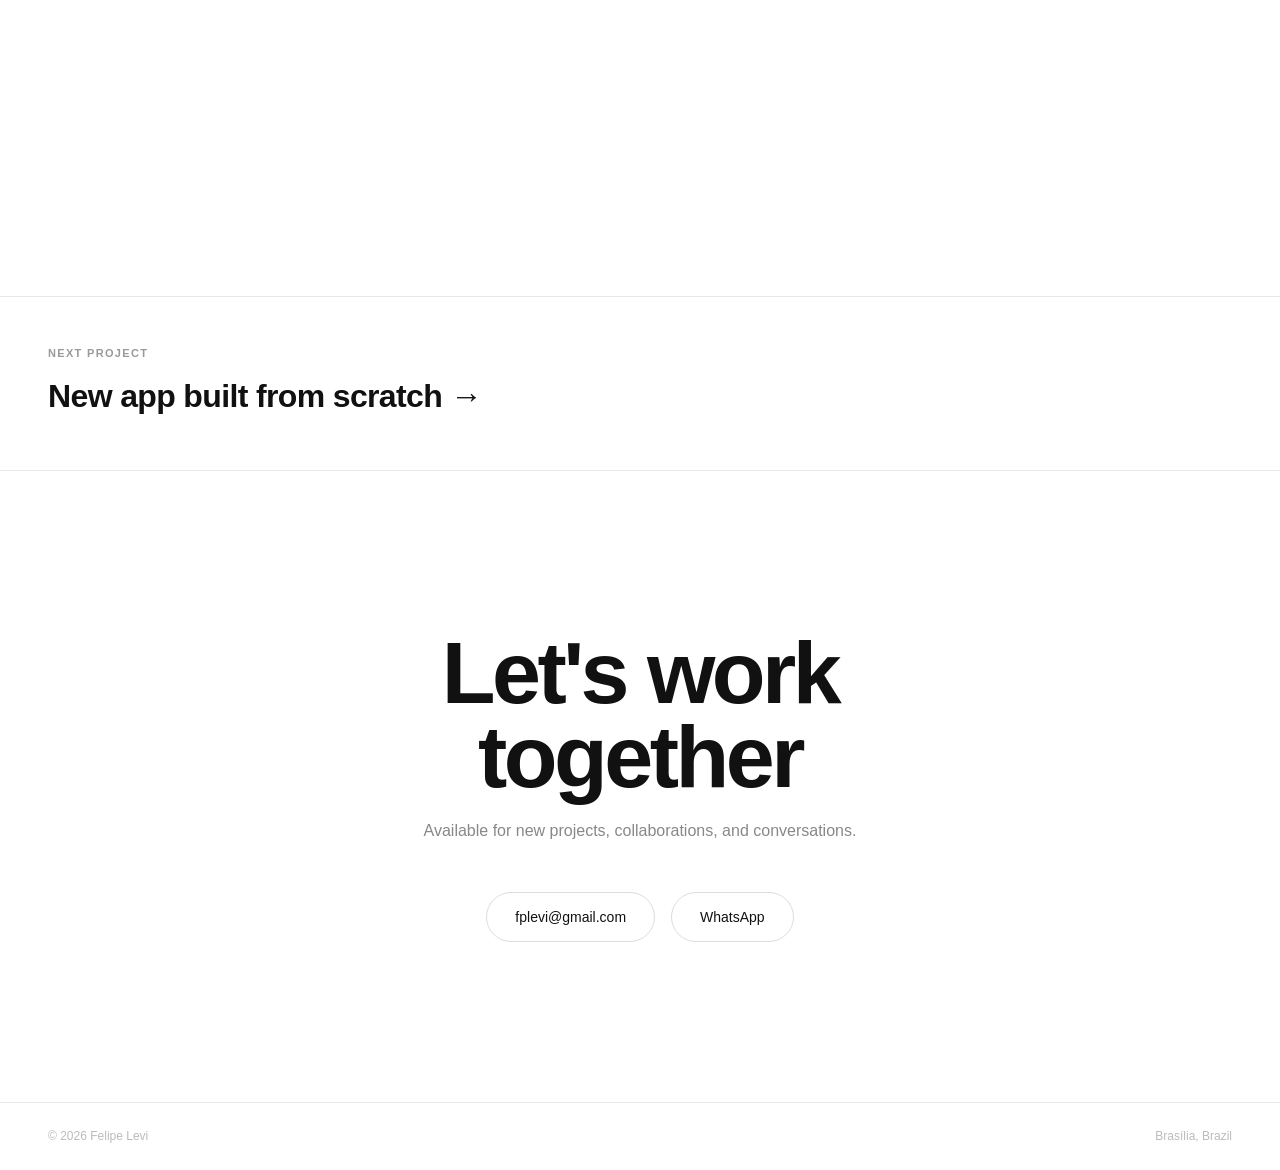
==== commit d43ff475: "feat: add placeholder images to homepage cards and case study pages" ====
--- a/work/brl-recovered.html
+++ b/work/brl-recovered.html
@@ -53,6 +53,11 @@
       </div>
     </div>
 
+    <!-- HERO IMAGE -->
+    <figure class="case-hero-image">
+      <img src="../img/brl-recovered-hero.svg" alt="BRL 4.5 million already recovered — project overview">
+    </figure>
+
     <!-- CASE BODY -->
     <div class="case-body">
 
@@ -136,6 +141,11 @@
           <li><strong>Full self-service</strong> — average completion time of five minutes.</li>
         </ul>
       </section>
+
+      <figure class="case-inline-image fade-in">
+        <img src="../img/brl-recovered-thumb.svg" alt="Debt renegotiation platform — user flow">
+        <figcaption>Self-service user flow — from platform access to negotiation confirmation in under five minutes</figcaption>
+      </figure>
 
       <section class="case-section fade-in">
         <h2>Results</h2>
--- a/style.css
+++ b/style.css
@@ -373,6 +373,68 @@
 }
 
 /* =====================
+   IMAGES
+   ===================== */
+
+/* Homepage card thumbnail */
+.project-image {
+  margin: -48px -48px 24px -48px;
+  overflow: hidden;
+  border-bottom: 1px solid #e8e8e8;
+}
+
+.project-image img {
+  display: block;
+  width: 100%;
+  height: auto;
+  aspect-ratio: 8 / 5;
+  object-fit: cover;
+  transition: transform 0.4s ease;
+}
+
+.project-card:hover .project-image img {
+  transform: scale(1.02);
+}
+
+/* Case study hero image */
+.case-hero-image {
+  margin: 0;
+  width: 100%;
+  overflow: hidden;
+  border-bottom: 1px solid #e8e8e8;
+}
+
+.case-hero-image img {
+  display: block;
+  width: 100%;
+  height: auto;
+  aspect-ratio: 1440 / 640;
+  object-fit: cover;
+}
+
+/* Case study inline image */
+.case-inline-image {
+  margin: 0 0 72px 0;
+  border: 1px solid #e8e8e8;
+  overflow: hidden;
+}
+
+.case-inline-image img {
+  display: block;
+  width: 100%;
+  height: auto;
+  object-fit: cover;
+}
+
+.case-inline-image figcaption {
+  padding: 12px 16px;
+  font-size: 12px;
+  color: #aaa;
+  border-top: 1px solid #e8e8e8;
+  background: #fafafa;
+}
+
+/* =====================
    ANIMATION
    ===================== */
 
@@ -714,6 +776,10 @@
     padding: 32px 24px;
   }
 
+  .project-image {
+    margin: -32px -24px 20px -24px;
+  }
+
   .contact {
     padding: 100px 24px;
   }
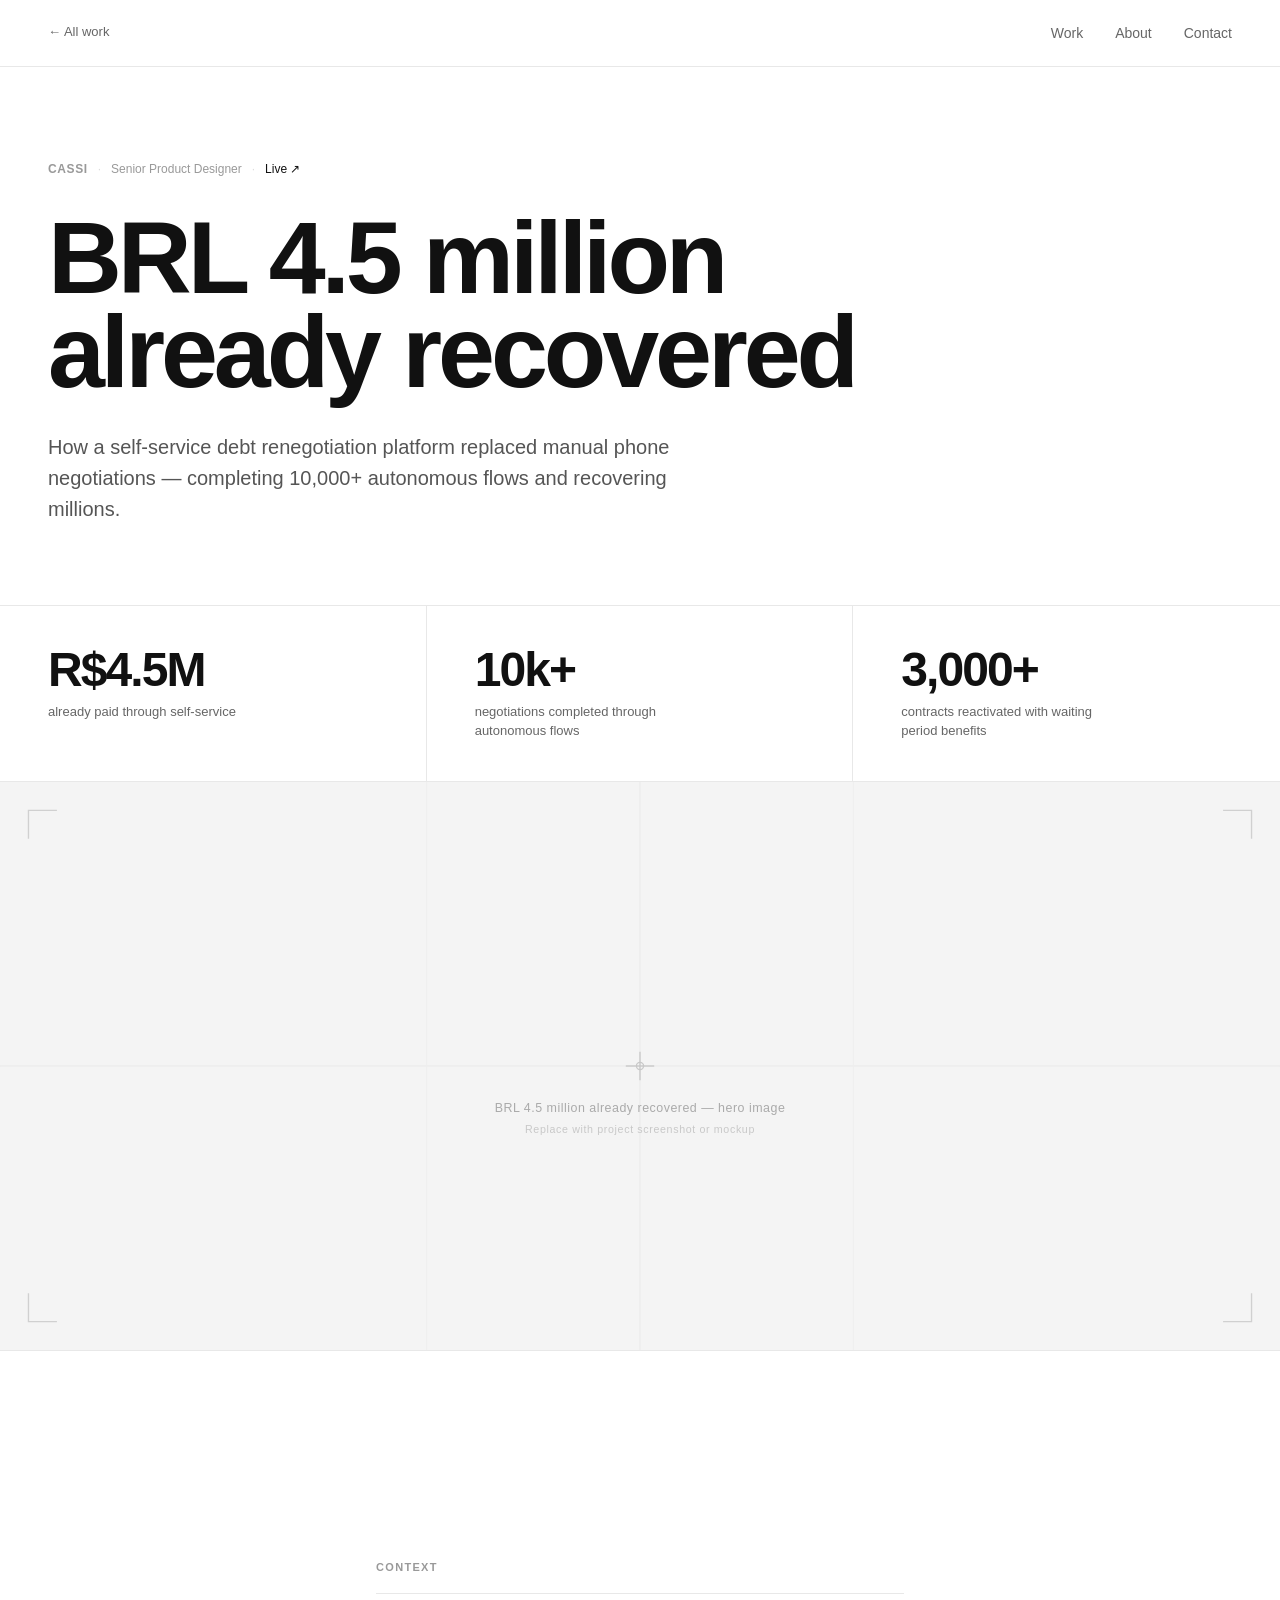
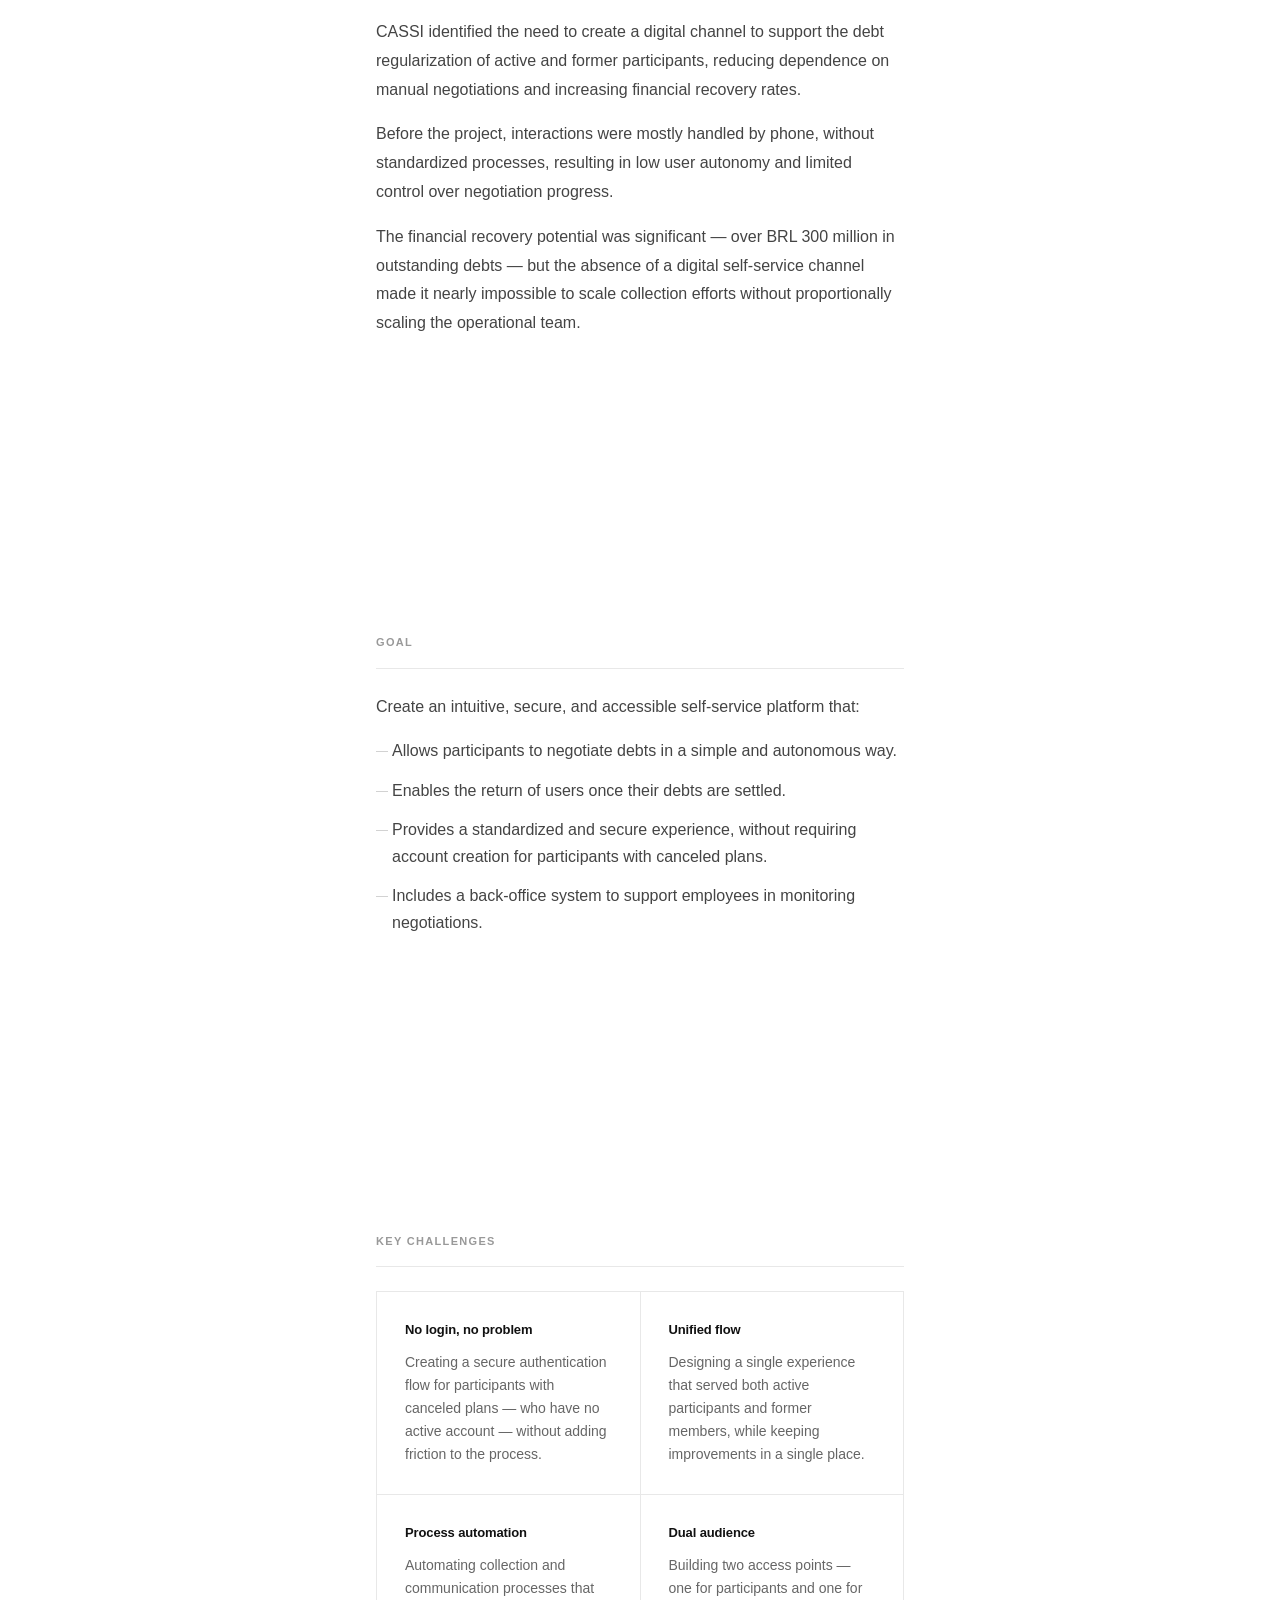
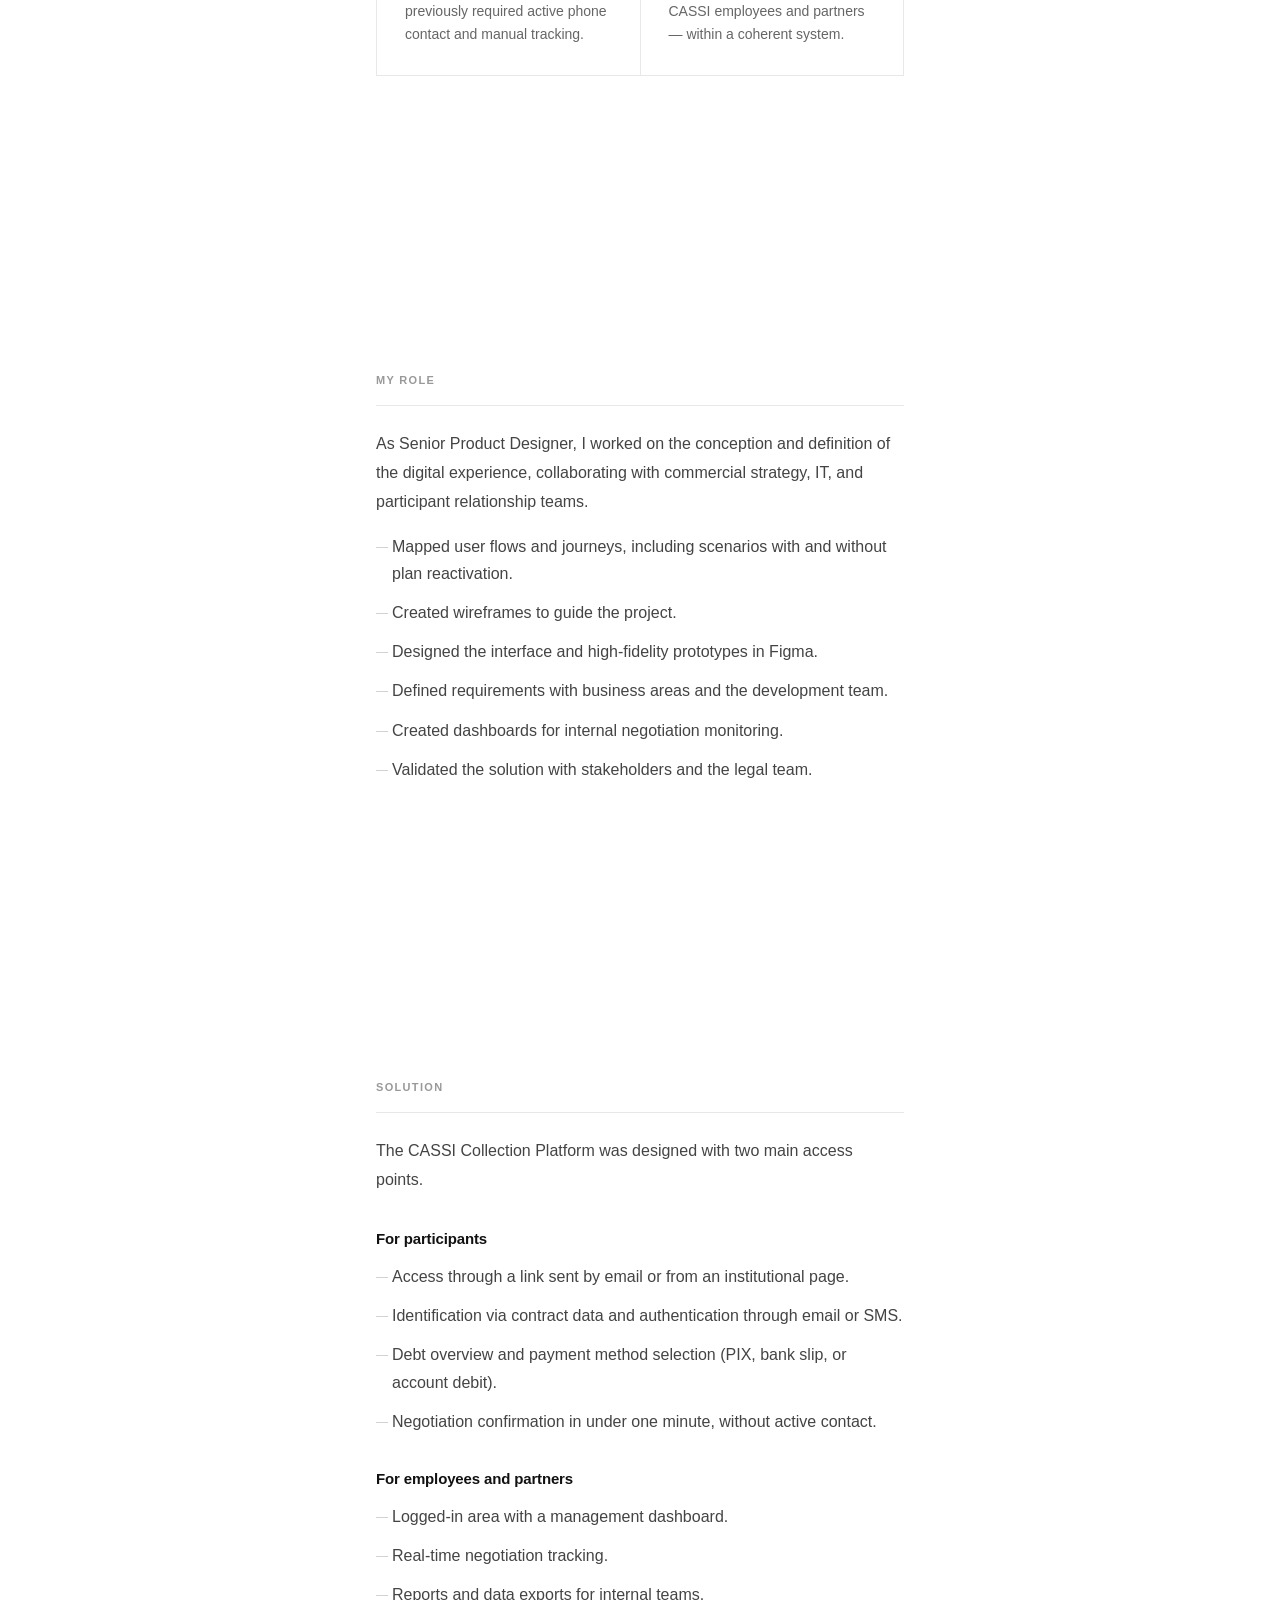
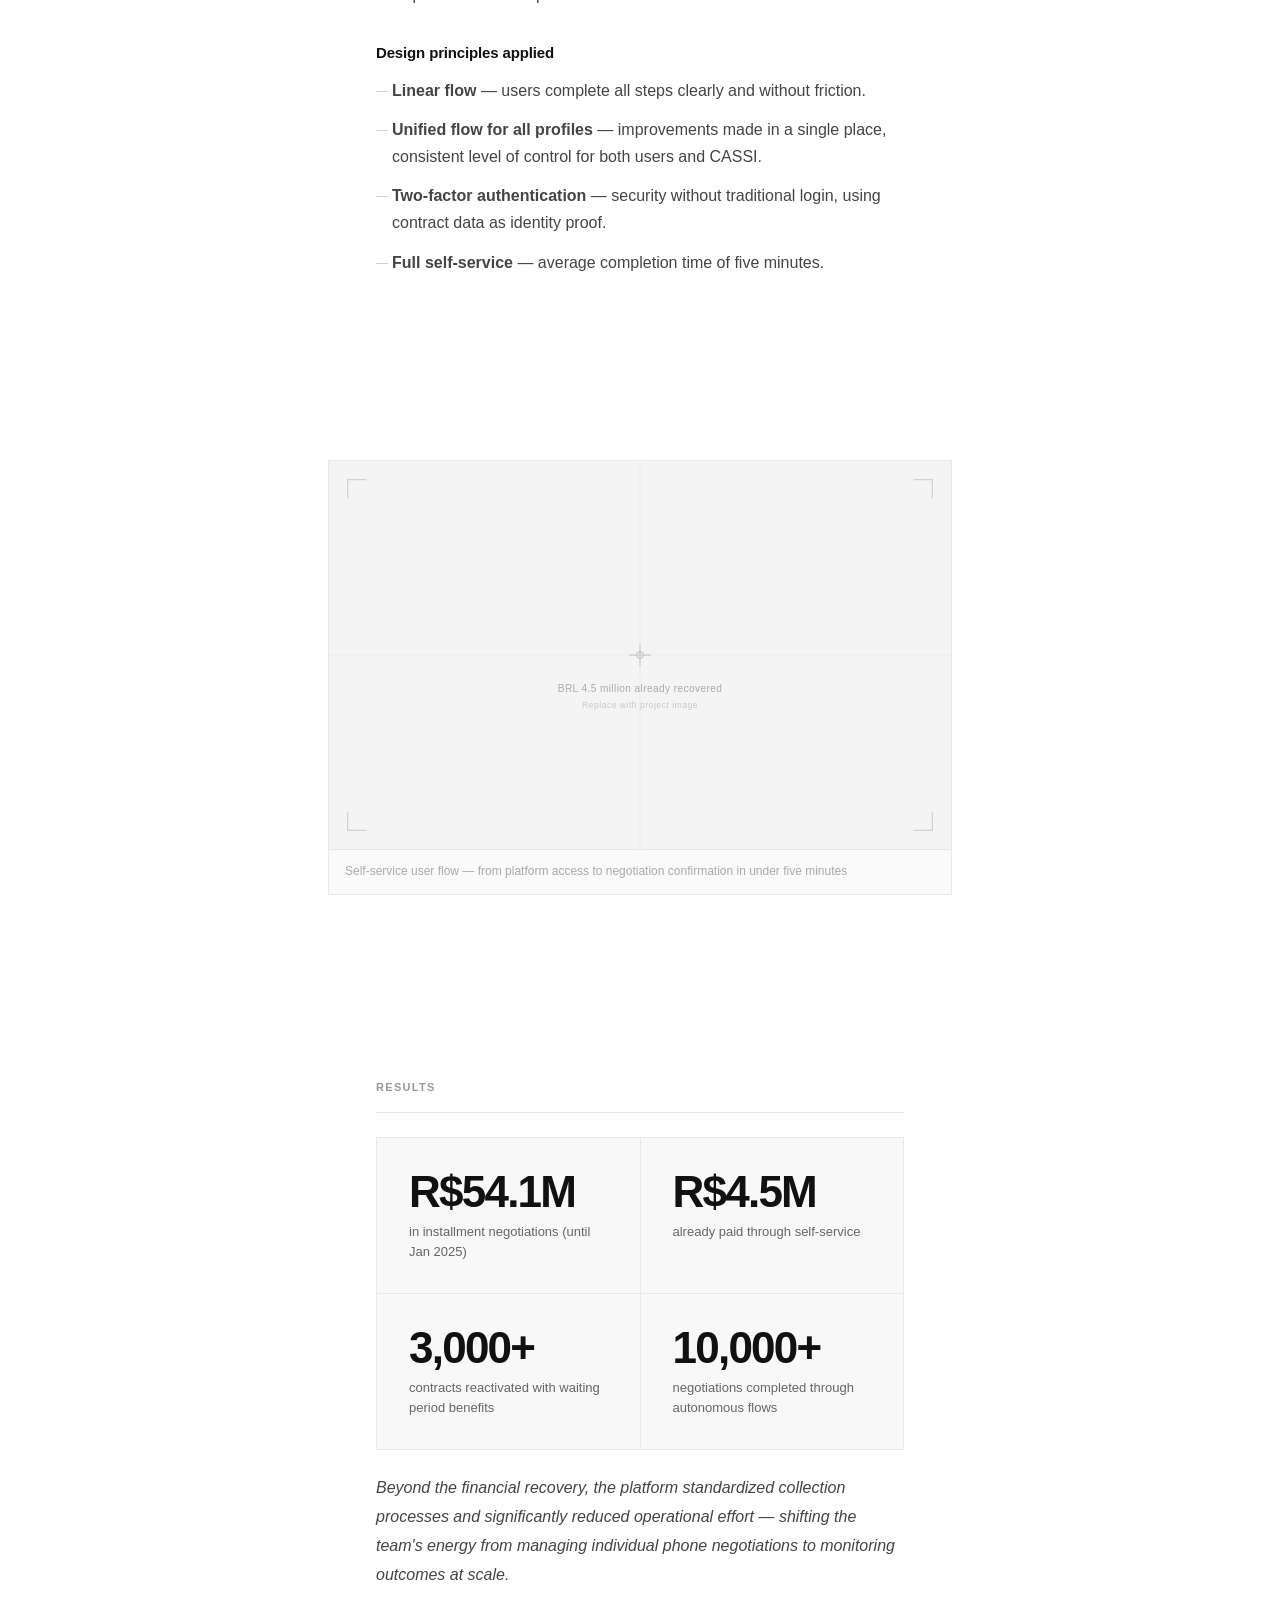
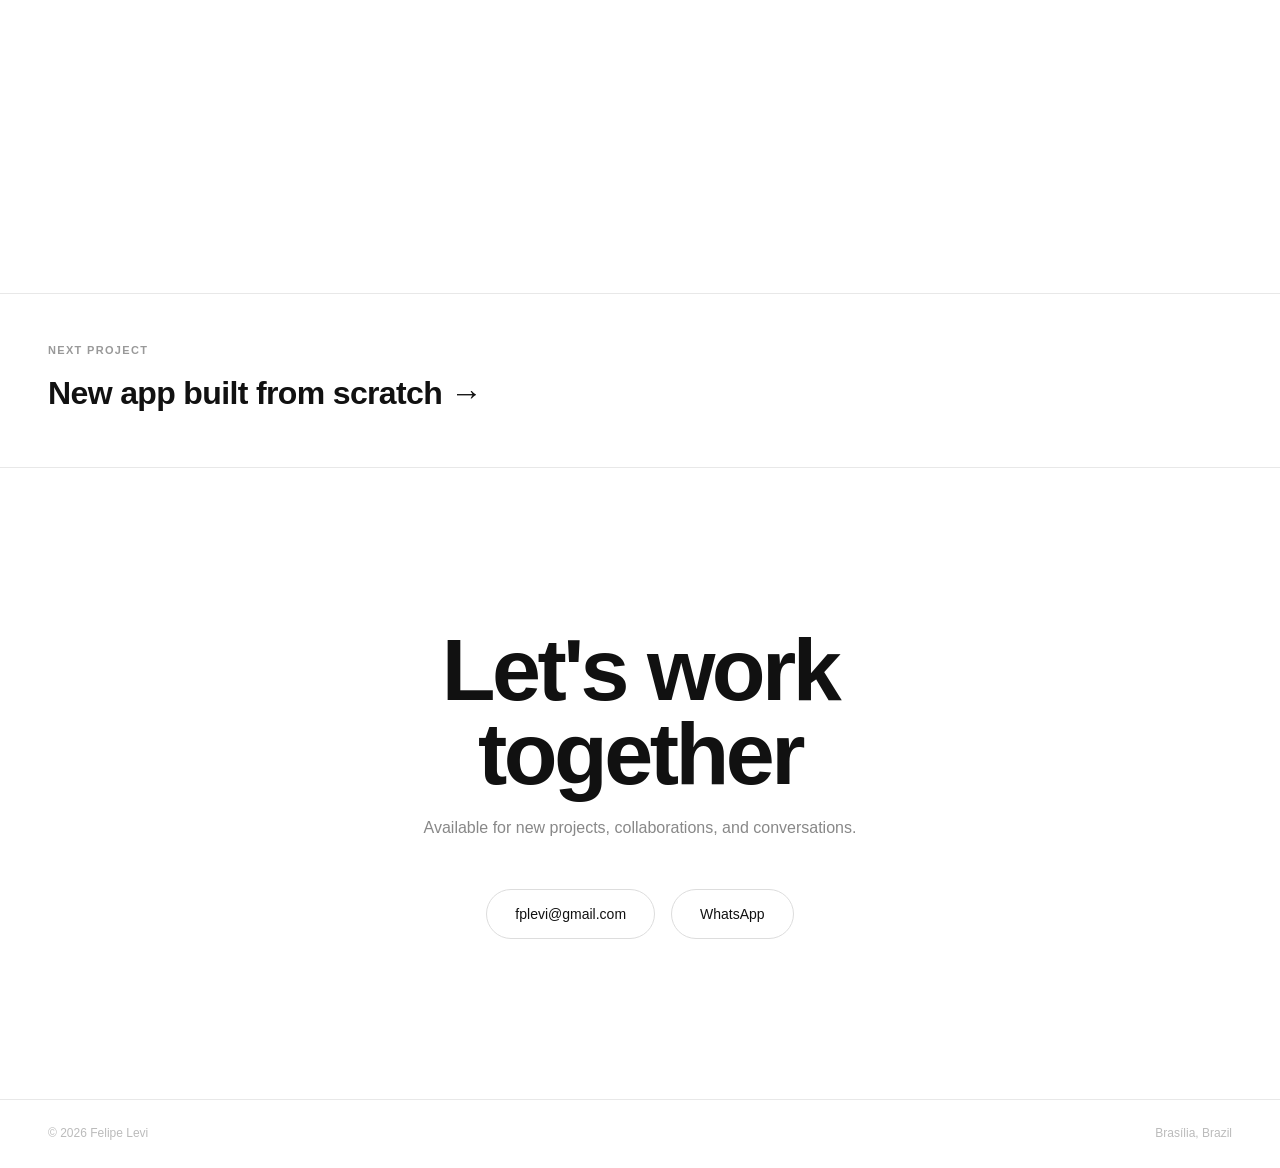
==== commit 2860a729: "feat: remove in production/in development status tags from all pages" ====
--- a/work/brl-recovered.html
+++ b/work/brl-recovered.html
@@ -28,8 +28,6 @@
           <span class="case-dot">·</span>
           <span class="case-role">Senior Product Designer</span>
           <span class="case-dot">·</span>
-          <span class="project-status in-production">In production</span>
-          <span class="case-dot">·</span>
           <a href="https://servicosonline.cassi.com.br/RenegociacaoDivida" class="case-live-link" target="_blank" rel="noopener">Live ↗</a>
         </div>
         <h1 class="case-title">BRL 4.5 million<br>already recovered</h1>
--- a/style.css
+++ b/style.css
@@ -10,6 +10,7 @@
 
 html {
   scroll-behavior: smooth;
+  overflow-x: hidden;
 }
 
 body {
@@ -77,10 +78,17 @@
 .hero {
   min-height: 100vh;
   display: flex;
+  flex-direction: row;
+  align-items: center;
+  gap: 80px;
+  padding: 120px 48px 80px;
+}
+
+.hero-left {
+  flex: 1;
+  min-width: 0;
+  display: flex;
   flex-direction: column;
-  justify-content: center;
-  padding: 120px 48px 80px;
-  position: relative;
 }
 
 .hero-label {
@@ -93,28 +101,117 @@
 }
 
 .hero-name {
-  font-size: clamp(72px, 11vw, 152px);
+  font-size: clamp(56px, 8vw, 128px);
   font-weight: 700;
   line-height: 0.88;
   letter-spacing: -0.04em;
-  margin-bottom: 40px;
+  margin-bottom: 36px;
 }
 
 .hero-tagline {
-  font-size: clamp(17px, 2vw, 22px);
+  font-size: clamp(16px, 1.6vw, 20px);
   color: #555;
-  max-width: 400px;
+  max-width: 380px;
   line-height: 1.5;
+  margin-bottom: 48px;
 }
 
 .hero-meta {
-  position: absolute;
-  bottom: 48px;
-  left: 48px;
-  display: flex;
-  gap: 32px;
+  display: flex;
+  gap: 28px;
   font-size: 13px;
   color: #aaa;
+}
+
+/* Hero visual — stacked cards */
+.hero-visual {
+  flex-shrink: 0;
+  width: 400px;
+  display: flex;
+  align-items: flex-start;
+  justify-content: flex-end;
+}
+
+.hero-cards {
+  position: relative;
+  width: 300px;
+  height: 420px;
+  cursor: pointer;
+}
+
+.hero-card {
+  display: block;
+  position: absolute;
+  width: 100%;
+  border: 1px solid #e8e8e8;
+  overflow: hidden;
+  background: #fff;
+  transition: transform 0.6s cubic-bezier(0.25, 0.46, 0.45, 0.94),
+              box-shadow 0.6s ease,
+              opacity 0.6s ease;
+  text-decoration: none;
+}
+
+.hero-card img {
+  display: block;
+  width: 100%;
+  height: auto;
+}
+
+.hero-card-label {
+  display: block;
+  padding: 8px 12px;
+  font-size: 11px;
+  color: #999;
+  background: #fafafa;
+  border-top: 1px solid #e8e8e8;
+  letter-spacing: 0.02em;
+  white-space: nowrap;
+}
+
+/* Resting — clearly stacked, depth visible */
+.hero-card--front {
+  bottom: 0;
+  left: 0;
+  z-index: 3;
+  transform: rotate(-3deg);
+  box-shadow: 0 8px 32px rgba(0, 0, 0, 0.12);
+}
+
+.hero-card--mid {
+  bottom: 0;
+  left: 0;
+  z-index: 2;
+  transform: rotate(3deg) translate(8px, -60px);
+  opacity: 0.85;
+  box-shadow: 0 4px 16px rgba(0, 0, 0, 0.06);
+}
+
+.hero-card--back {
+  bottom: 0;
+  left: 0;
+  z-index: 1;
+  transform: rotate(7deg) translate(16px, -120px);
+  opacity: 0.65;
+}
+
+/* Hover — fan upward, z-index never changes */
+.hero-cards:hover .hero-card--front {
+  transform: rotate(-4deg) translate(-16px, -16px);
+  box-shadow: 0 20px 56px rgba(0, 0, 0, 0.14);
+  opacity: 1;
+}
+
+.hero-cards:hover .hero-card--mid {
+  transform: rotate(0deg) translate(8px, -220px);
+  box-shadow: 0 16px 48px rgba(0, 0, 0, 0.10);
+  opacity: 1;
+}
+
+.hero-cards:hover .hero-card--back {
+  transform: rotate(4deg) translate(24px, -360px);
+  box-shadow: 0 12px 36px rgba(0, 0, 0, 0.08);
+  opacity: 1;
 }
 
 /* =====================
@@ -272,18 +369,37 @@
 }
 
 .about-content {
-  max-width: 680px;
+  display: grid;
+  grid-template-columns: 300px 1fr;
+  gap: 72px;
+  align-items: start;
+}
+
+.about-photo {
+  position: sticky;
+  top: 88px;
+  margin: 0;
+  overflow: hidden;
+  border: 1px solid #e8e8e8;
+}
+
+.about-photo img {
+  display: block;
+  width: 100%;
+  height: auto;
+  aspect-ratio: 5 / 6;
+  object-fit: cover;
 }
 
 .about-lead {
-  font-size: clamp(19px, 2.2vw, 26px);
+  font-size: clamp(18px, 2vw, 24px);
   font-weight: 500;
   line-height: 1.45;
   letter-spacing: -0.01em;
-  margin-bottom: 32px;
-}
-
-.about-content p {
+  margin-bottom: 28px;
+}
+
+.about-text p {
   font-size: 15px;
   color: #555;
   line-height: 1.8;
@@ -758,14 +874,19 @@
   }
 
   .hero {
-    padding: 100px 24px 80px;
+    flex-direction: column;
+    align-items: flex-start;
+    gap: 0;
+    padding: 100px 24px 64px;
   }
 
   .hero-meta {
-    left: 24px;
-    bottom: 32px;
     flex-direction: column;
     gap: 4px;
+  }
+
+  .hero-visual {
+    display: none;
   }
 
   section {
@@ -791,6 +912,17 @@
     text-align: center;
   }
 
+  /* About responsive */
+  .about-content {
+    grid-template-columns: 1fr;
+    gap: 40px;
+  }
+
+  .about-photo {
+    position: static;
+    max-width: 240px;
+  }
+
   /* Case study responsive */
   .case-header {
     padding: 100px 24px 56px;
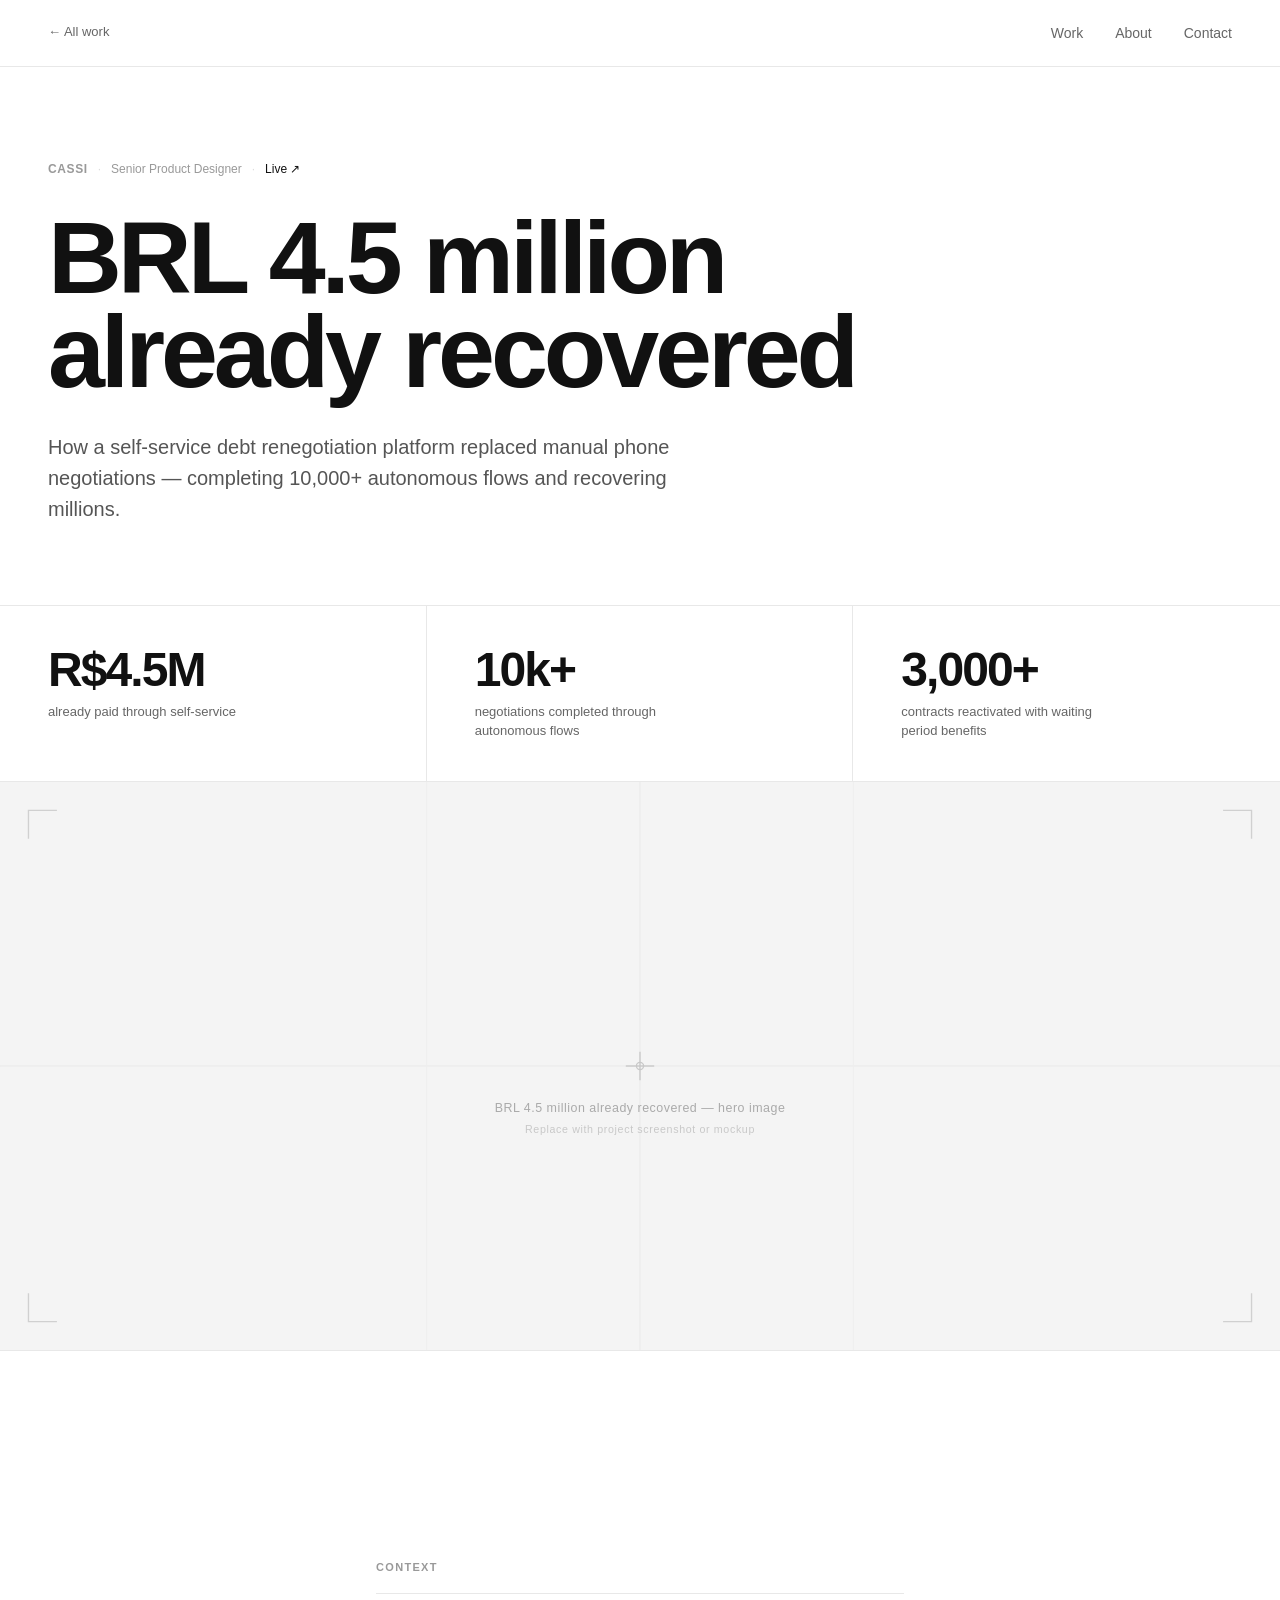
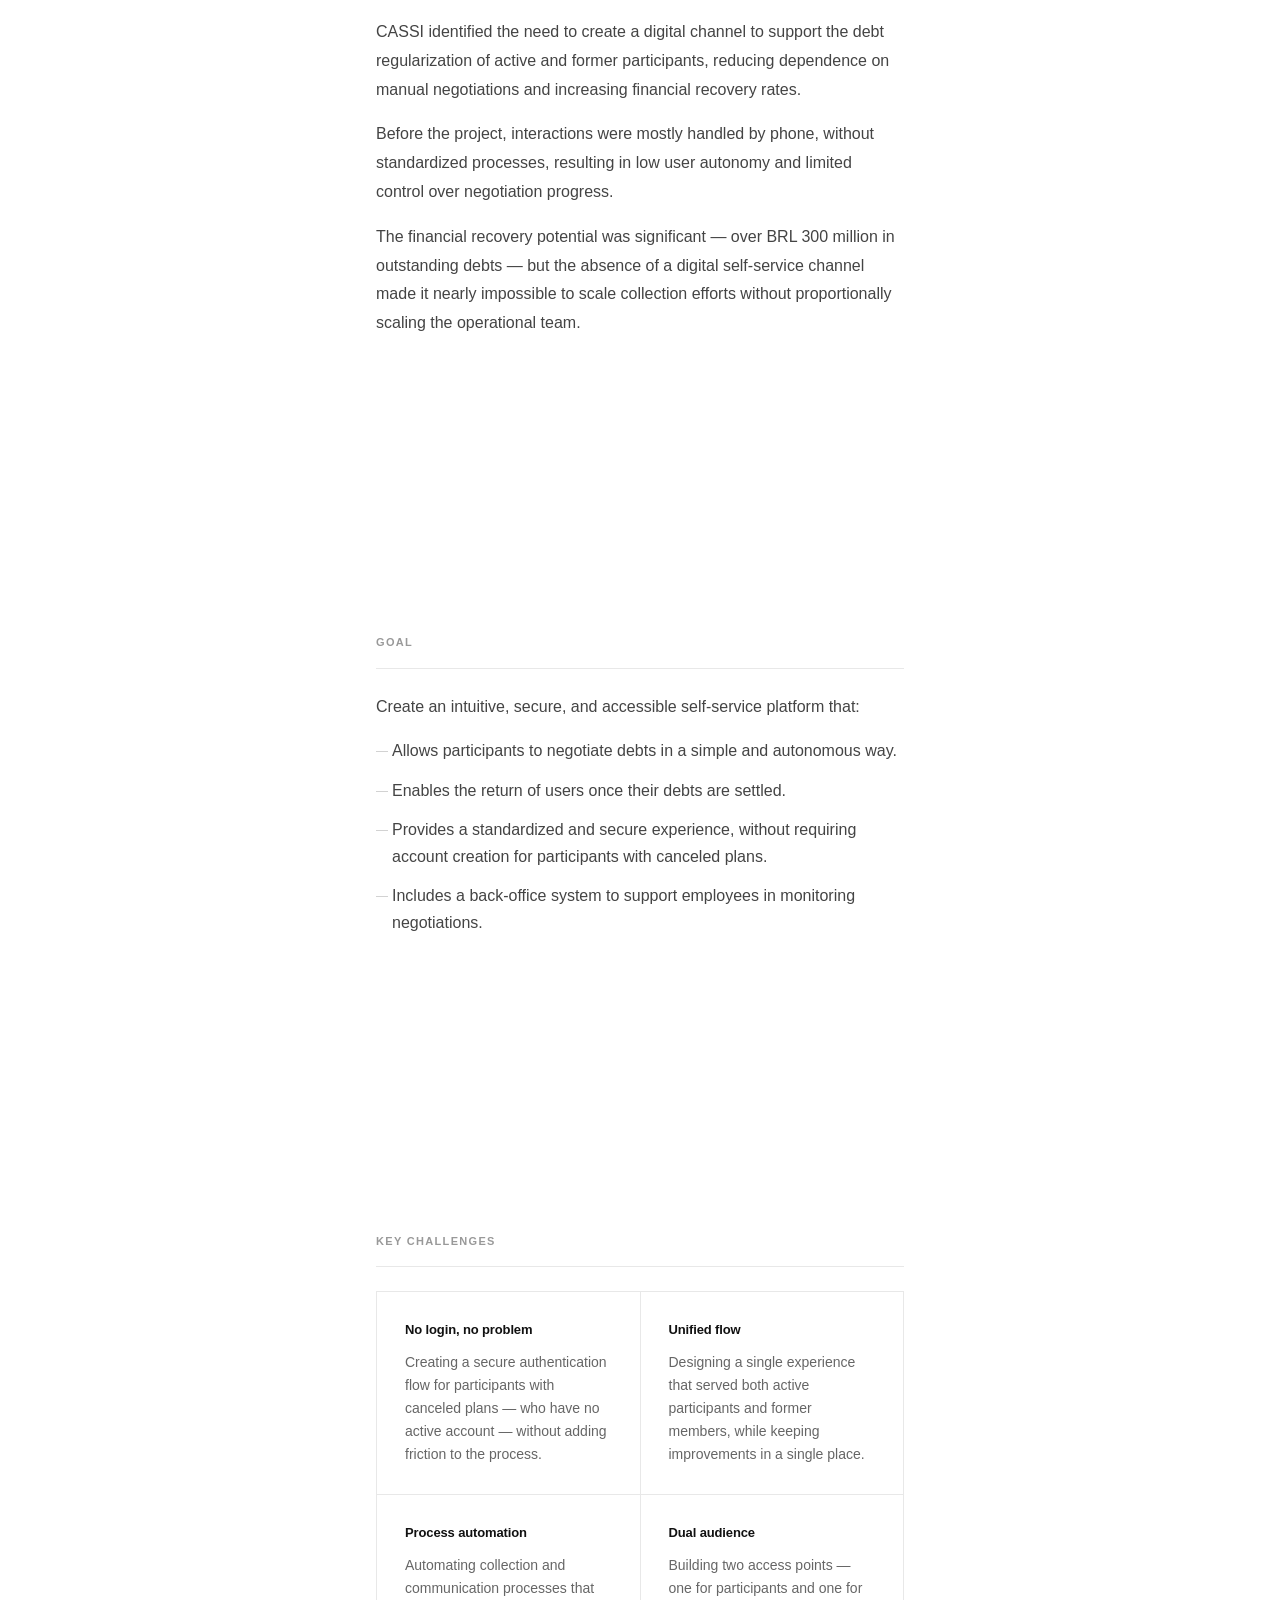
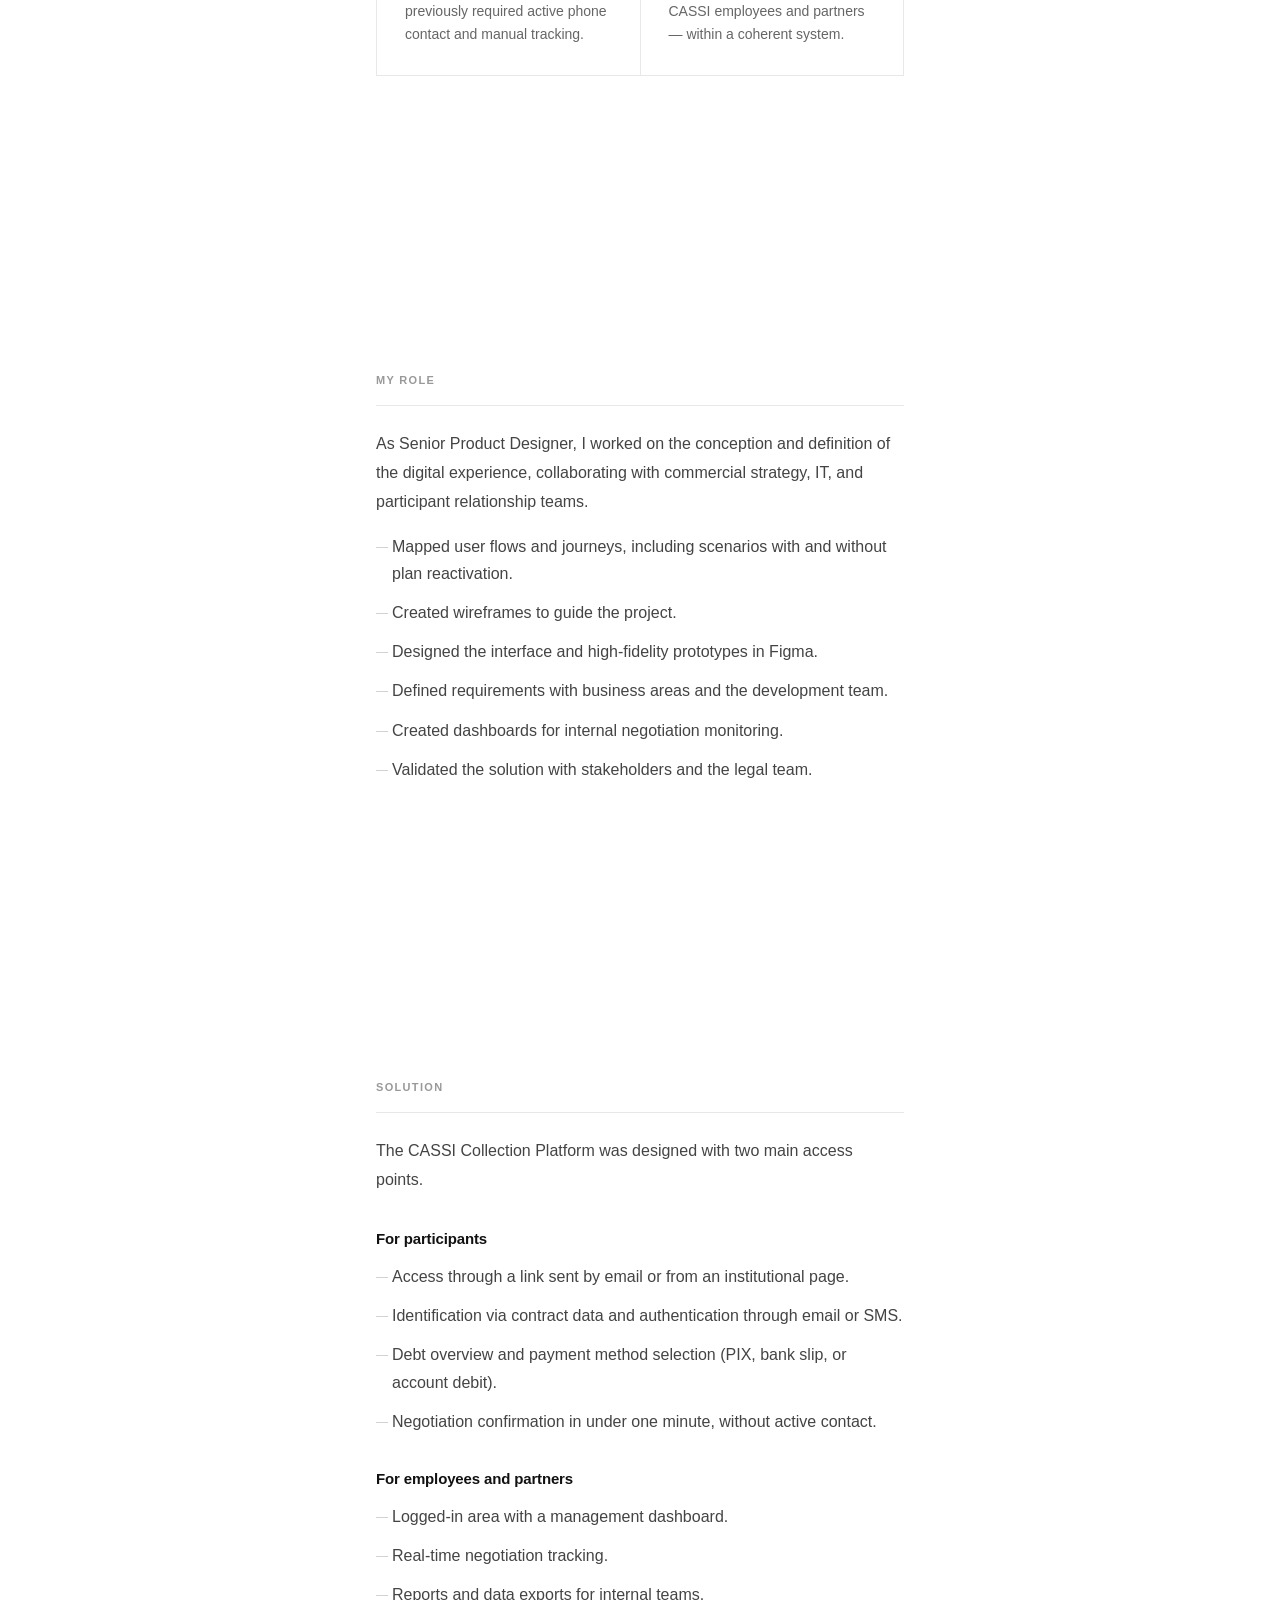
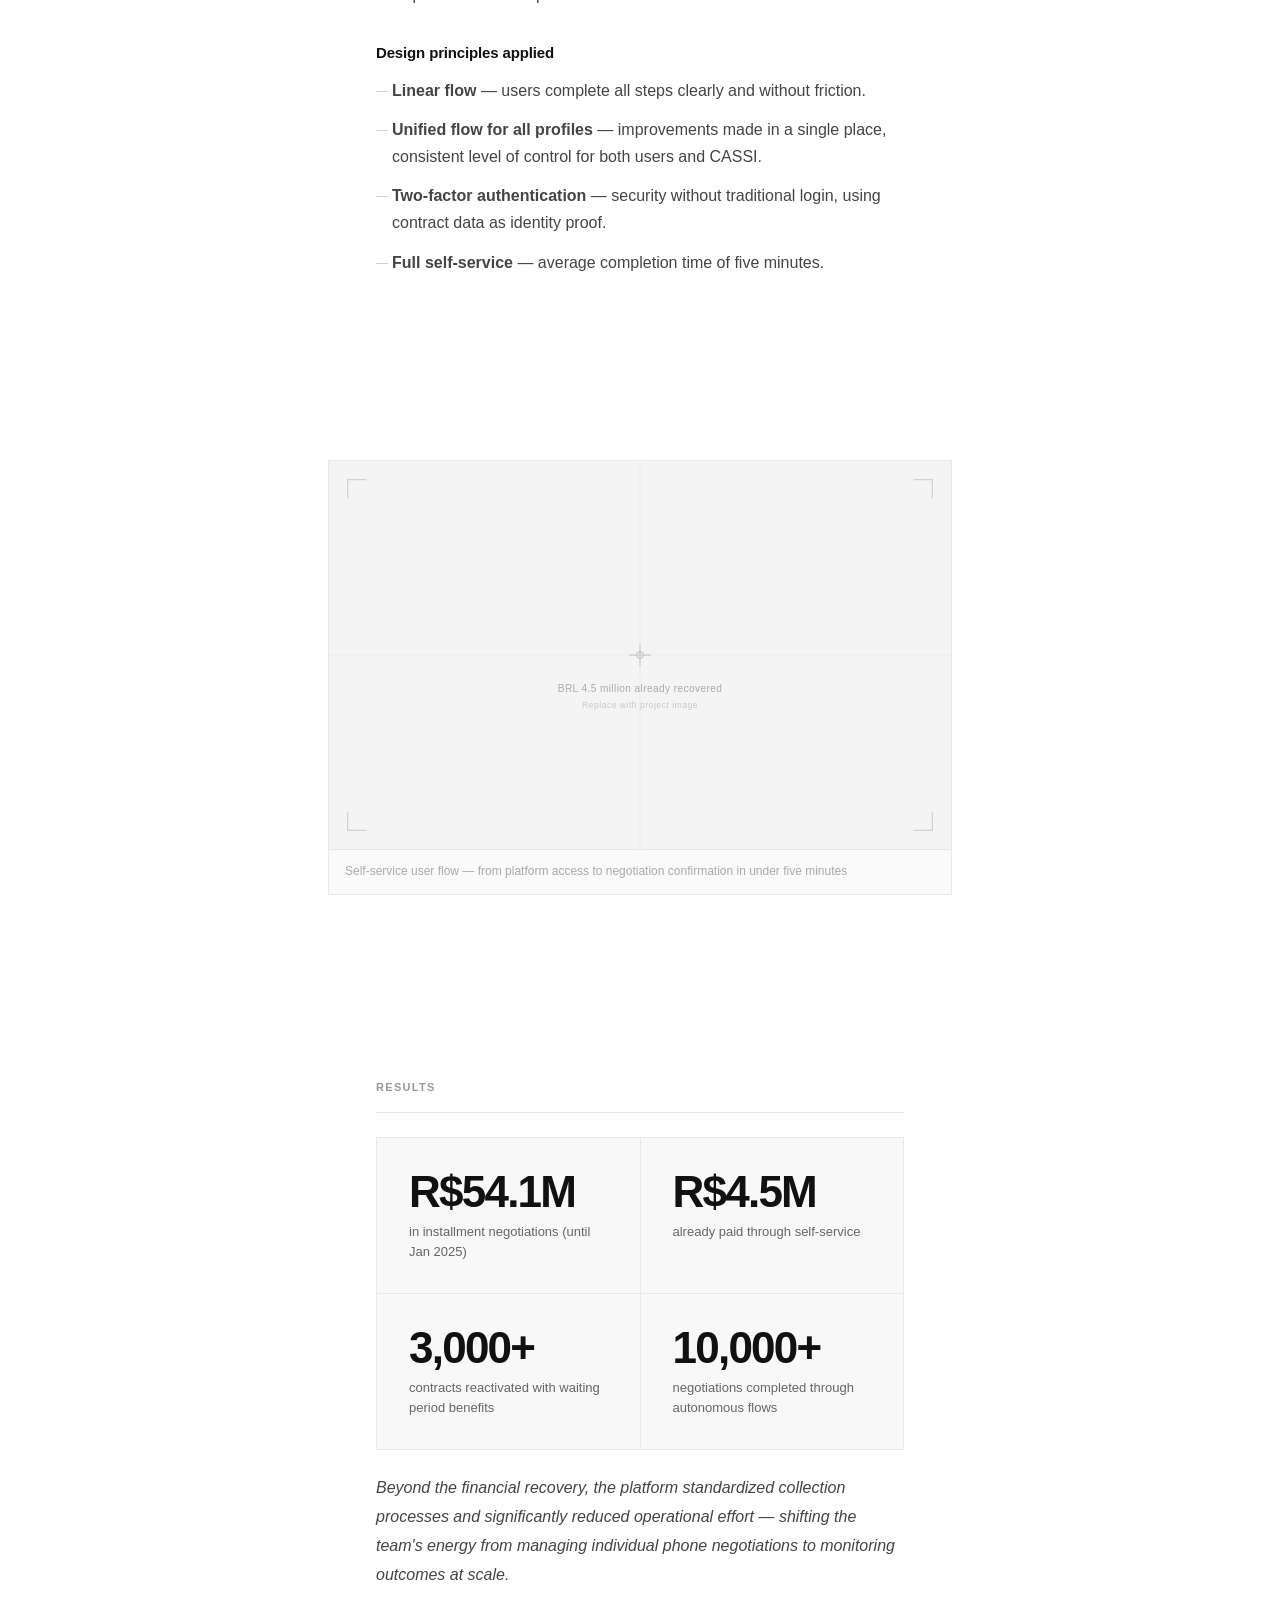
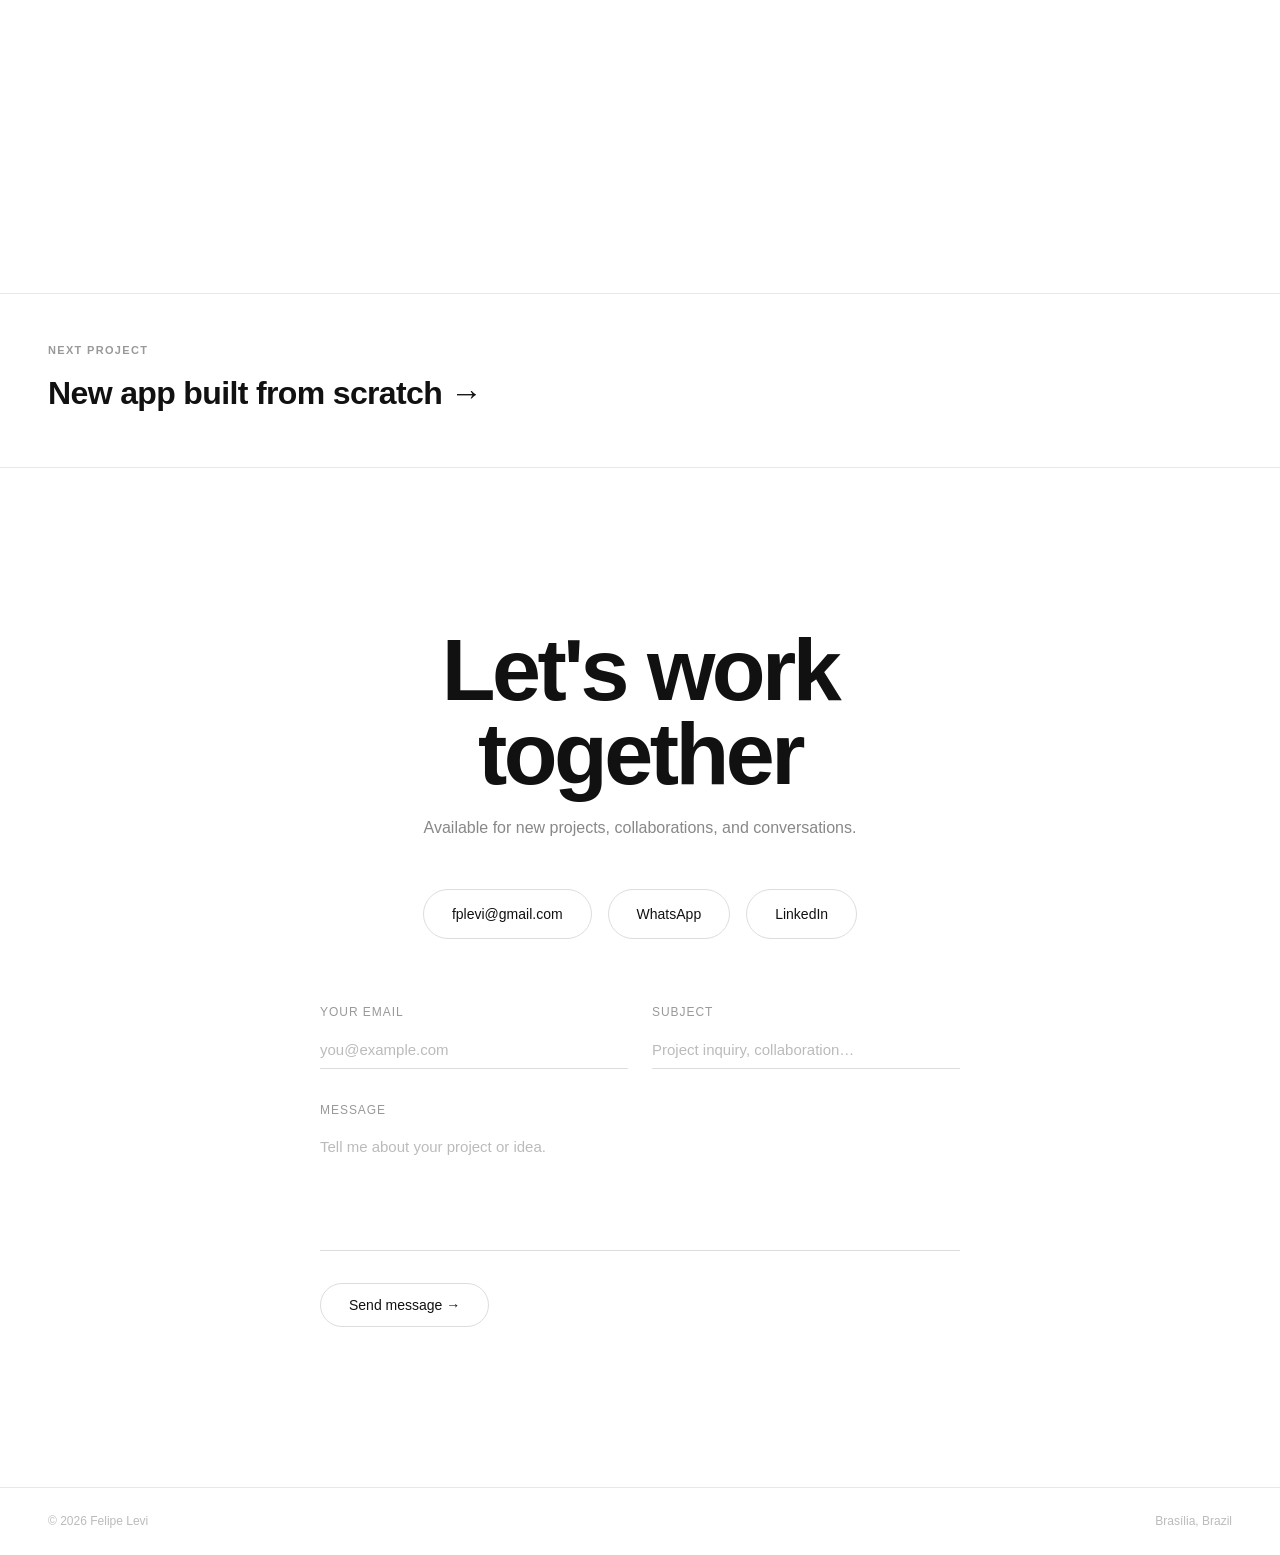
==== commit 6584a418: "feat: replace images with PNG, add contact form and LinkedIn to work pages - Swap .jpeg/.svg thumbna" ====
--- a/work/brl-recovered.html
+++ b/work/brl-recovered.html
@@ -187,7 +187,34 @@
       <div class="contact-links">
         <a href="mailto:fplevi@gmail.com" class="contact-link">fplevi@gmail.com</a>
         <a href="https://api.whatsapp.com/send?phone=5561999077204&text=Ol%C3%A1" class="contact-link" target="_blank" rel="noopener">WhatsApp</a>
-      </div>
+        <a href="https://www.linkedin.com/in/fplevi/" class="contact-link" target="_blank" rel="noopener">LinkedIn</a>
+      </div>
+
+      <form
+        class="contact-form fade-in"
+        action="https://formspree.io/f/mreokypa"
+        method="POST"
+      >
+        <input type="hidden" name="_replyto" value="fplevi@gmail.com">
+
+        <div class="form-row">
+          <div class="form-field">
+            <label for="email">Your email</label>
+            <input type="email" id="email" name="email" placeholder="you@example.com" required>
+          </div>
+          <div class="form-field">
+            <label for="subject">Subject</label>
+            <input type="text" id="subject" name="subject" placeholder="Project inquiry, collaboration…" required>
+          </div>
+        </div>
+
+        <div class="form-field">
+          <label for="message">Message</label>
+          <textarea id="message" name="message" rows="6" placeholder="Tell me about your project or idea." required></textarea>
+        </div>
+
+        <button type="submit" class="form-submit">Send message →</button>
+      </form>
     </div>
   </section>
 
--- a/style.css
+++ b/style.css
@@ -21,6 +21,9 @@
   background: #fff;
   -webkit-font-smoothing: antialiased;
   -moz-osx-font-smoothing: grayscale;
+  max-width: 1280px;
+  margin-left: auto;
+  margin-right: auto;
 }
 
 a {
@@ -41,7 +44,7 @@
   display: flex;
   justify-content: space-between;
   align-items: center;
-  padding: 20px 48px;
+  padding: 20px clamp(48px, calc((100vw - 1280px) / 2 + 48px), 9999px);
   background: rgba(255, 255, 255, 0.92);
   backdrop-filter: blur(12px);
   -webkit-backdrop-filter: blur(12px);
@@ -128,8 +131,8 @@
   flex-shrink: 0;
   width: 400px;
   display: flex;
-  align-items: flex-start;
-  justify-content: flex-end;
+  align-items: flex-end;
+  justify-content: flex-start;
 }
 
 .hero-cards {
@@ -320,29 +323,42 @@
   flex: 1;
 }
 
-.project-outcome {
-  display: flex;
-  align-items: baseline;
-  gap: 14px;
-  padding: 16px 0;
+.project-outcomes {
+  display: grid;
+  grid-template-columns: repeat(3, 1fr);
   border-top: 1px solid #ebebeb;
   border-bottom: 1px solid #ebebeb;
   margin-top: 4px;
 }
 
+.project-outcome {
+  display: flex;
+  flex-direction: column;
+  gap: 6px;
+  padding: 16px 0;
+  border-right: 1px solid #ebebeb;
+}
+
+.project-outcome:last-child {
+  border-right: none;
+  padding-left: 16px;
+}
+
+.project-outcome:not(:first-child) {
+  padding-left: 16px;
+}
+
 .outcome-number {
-  font-size: 36px;
+  font-size: clamp(18px, 2.2vw, 26px);
   font-weight: 700;
-  letter-spacing: -0.04em;
+  letter-spacing: -0.03em;
   line-height: 1;
-  flex-shrink: 0;
 }
 
 .outcome-label {
-  font-size: 12px;
-  color: #777;
-  line-height: 1.5;
-  max-width: 180px;
+  font-size: 11px;
+  color: #888;
+  line-height: 1.4;
 }
 
 .project-link {
@@ -475,6 +491,93 @@
 }
 
 /* =====================
+   CONTACT FORM
+   ===================== */
+
+.contact-form {
+  margin-top: 64px;
+  width: 100%;
+  max-width: 640px;
+  margin-left: auto;
+  margin-right: auto;
+  display: flex;
+  flex-direction: column;
+  gap: 32px;
+  text-align: left;
+}
+
+.form-row {
+  display: grid;
+  grid-template-columns: 1fr 1fr;
+  gap: 24px;
+}
+
+.form-field {
+  display: flex;
+  flex-direction: column;
+  gap: 8px;
+}
+
+.form-field label {
+  font-size: 12px;
+  font-weight: 500;
+  color: #999;
+  letter-spacing: 0.08em;
+  text-transform: uppercase;
+}
+
+.form-field input,
+.form-field textarea {
+  font-family: inherit;
+  font-size: 15px;
+  color: #111;
+  background: transparent;
+  border: none;
+  border-bottom: 1px solid #ddd;
+  padding: 10px 0;
+  outline: none;
+  width: 100%;
+  transition: border-color 0.2s;
+  resize: none;
+}
+
+.form-field input::placeholder,
+.form-field textarea::placeholder {
+  color: #bbb;
+}
+
+.form-field input:focus,
+.form-field textarea:focus {
+  border-bottom-color: #111;
+}
+
+.form-submit {
+  align-self: flex-start;
+  font-family: inherit;
+  font-size: 14px;
+  font-weight: 500;
+  color: #111;
+  background: transparent;
+  border: 1px solid #ddd;
+  border-radius: 100px;
+  padding: 13px 28px;
+  cursor: pointer;
+  transition: background 0.2s, color 0.2s, border-color 0.2s;
+}
+
+.form-submit:hover {
+  background: #111;
+  color: #fff;
+  border-color: #111;
+}
+
+@media (max-width: 640px) {
+  .form-row {
+    grid-template-columns: 1fr;
+  }
+}
+
+/* =====================
    FOOTER
    ===================== */
 
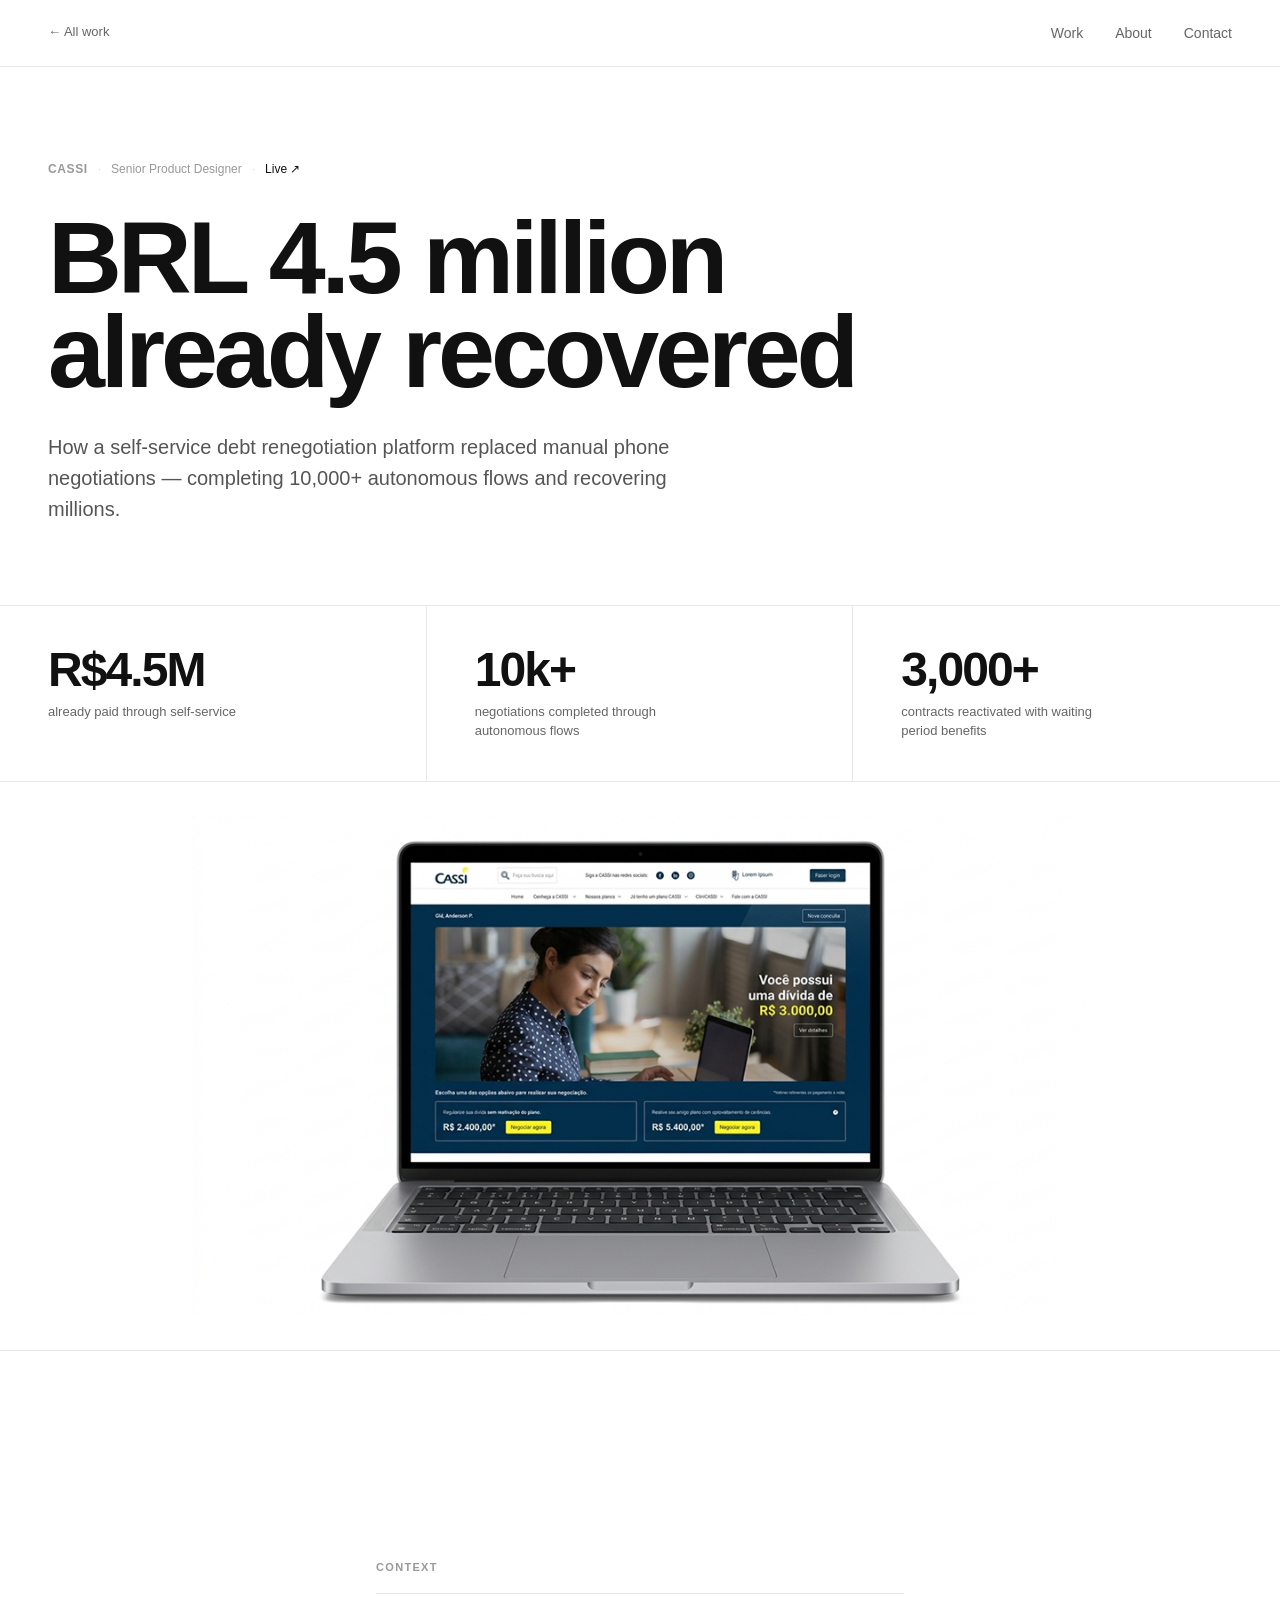
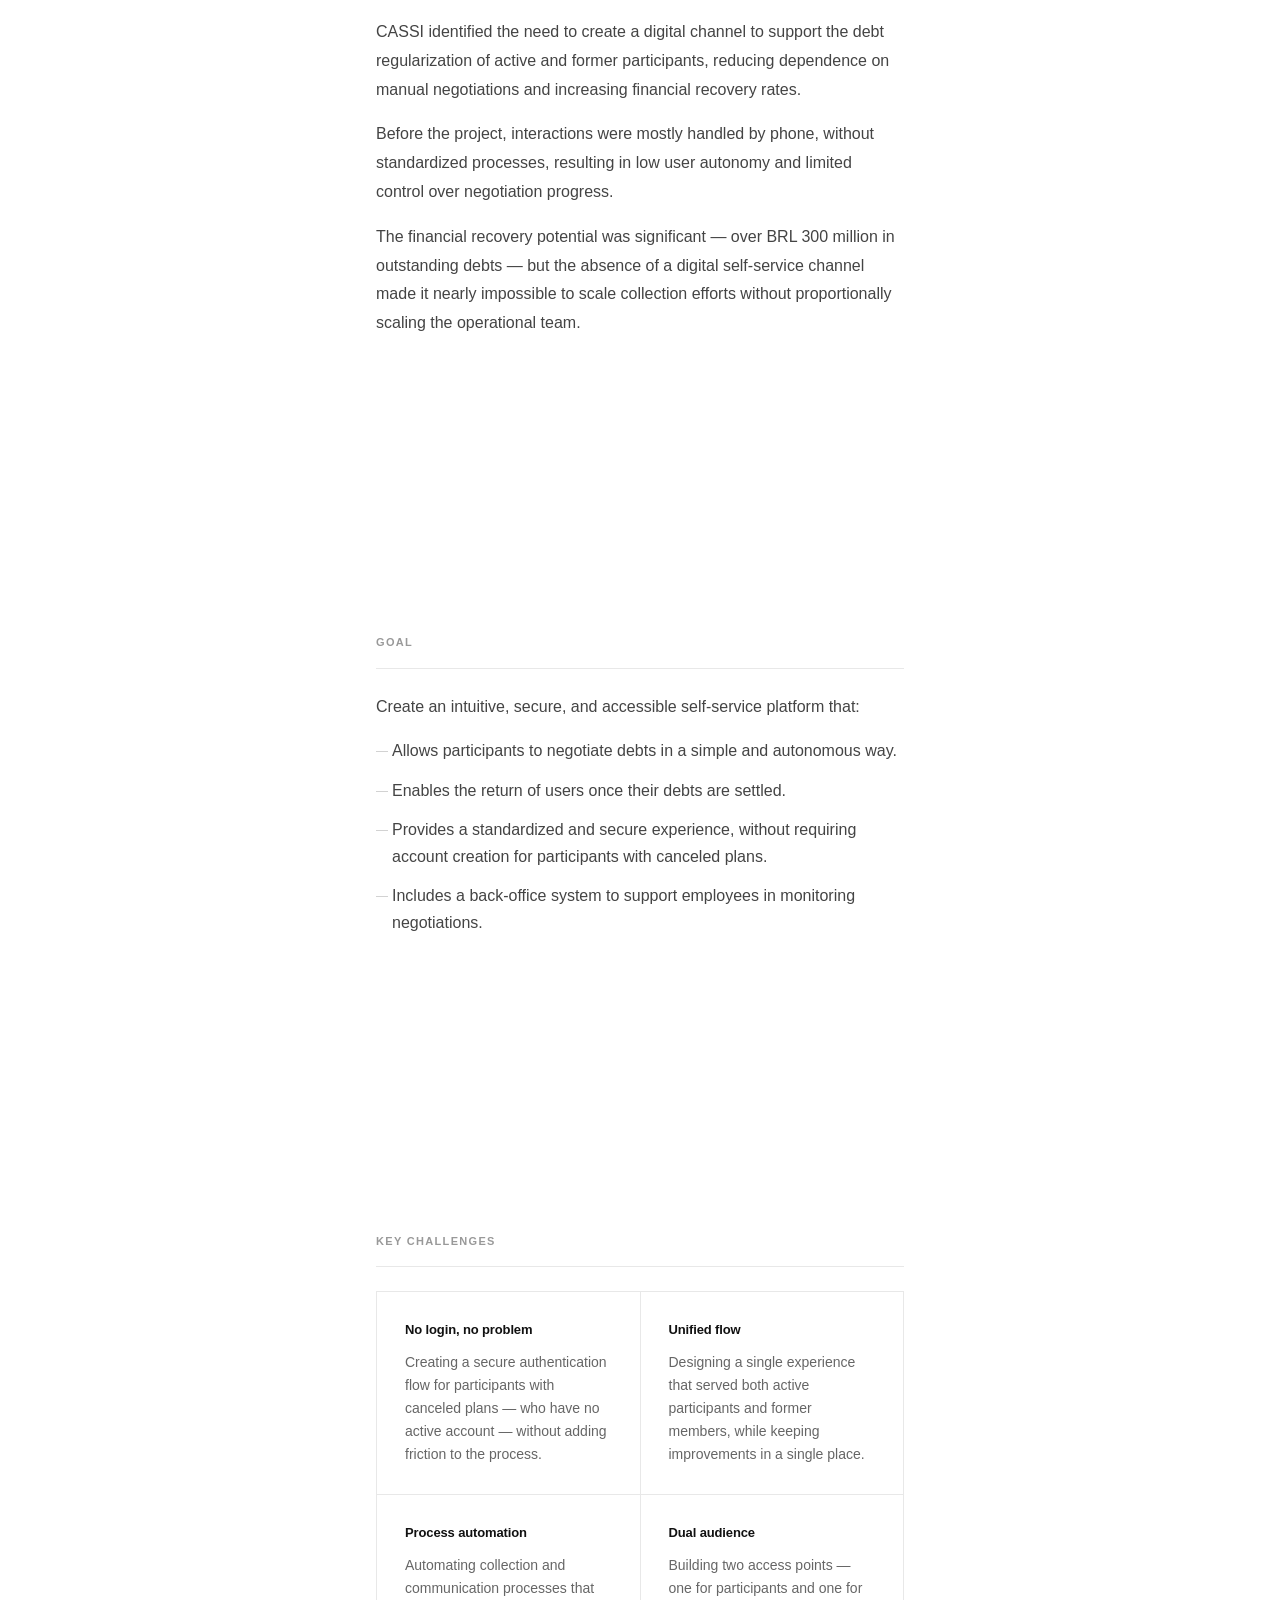
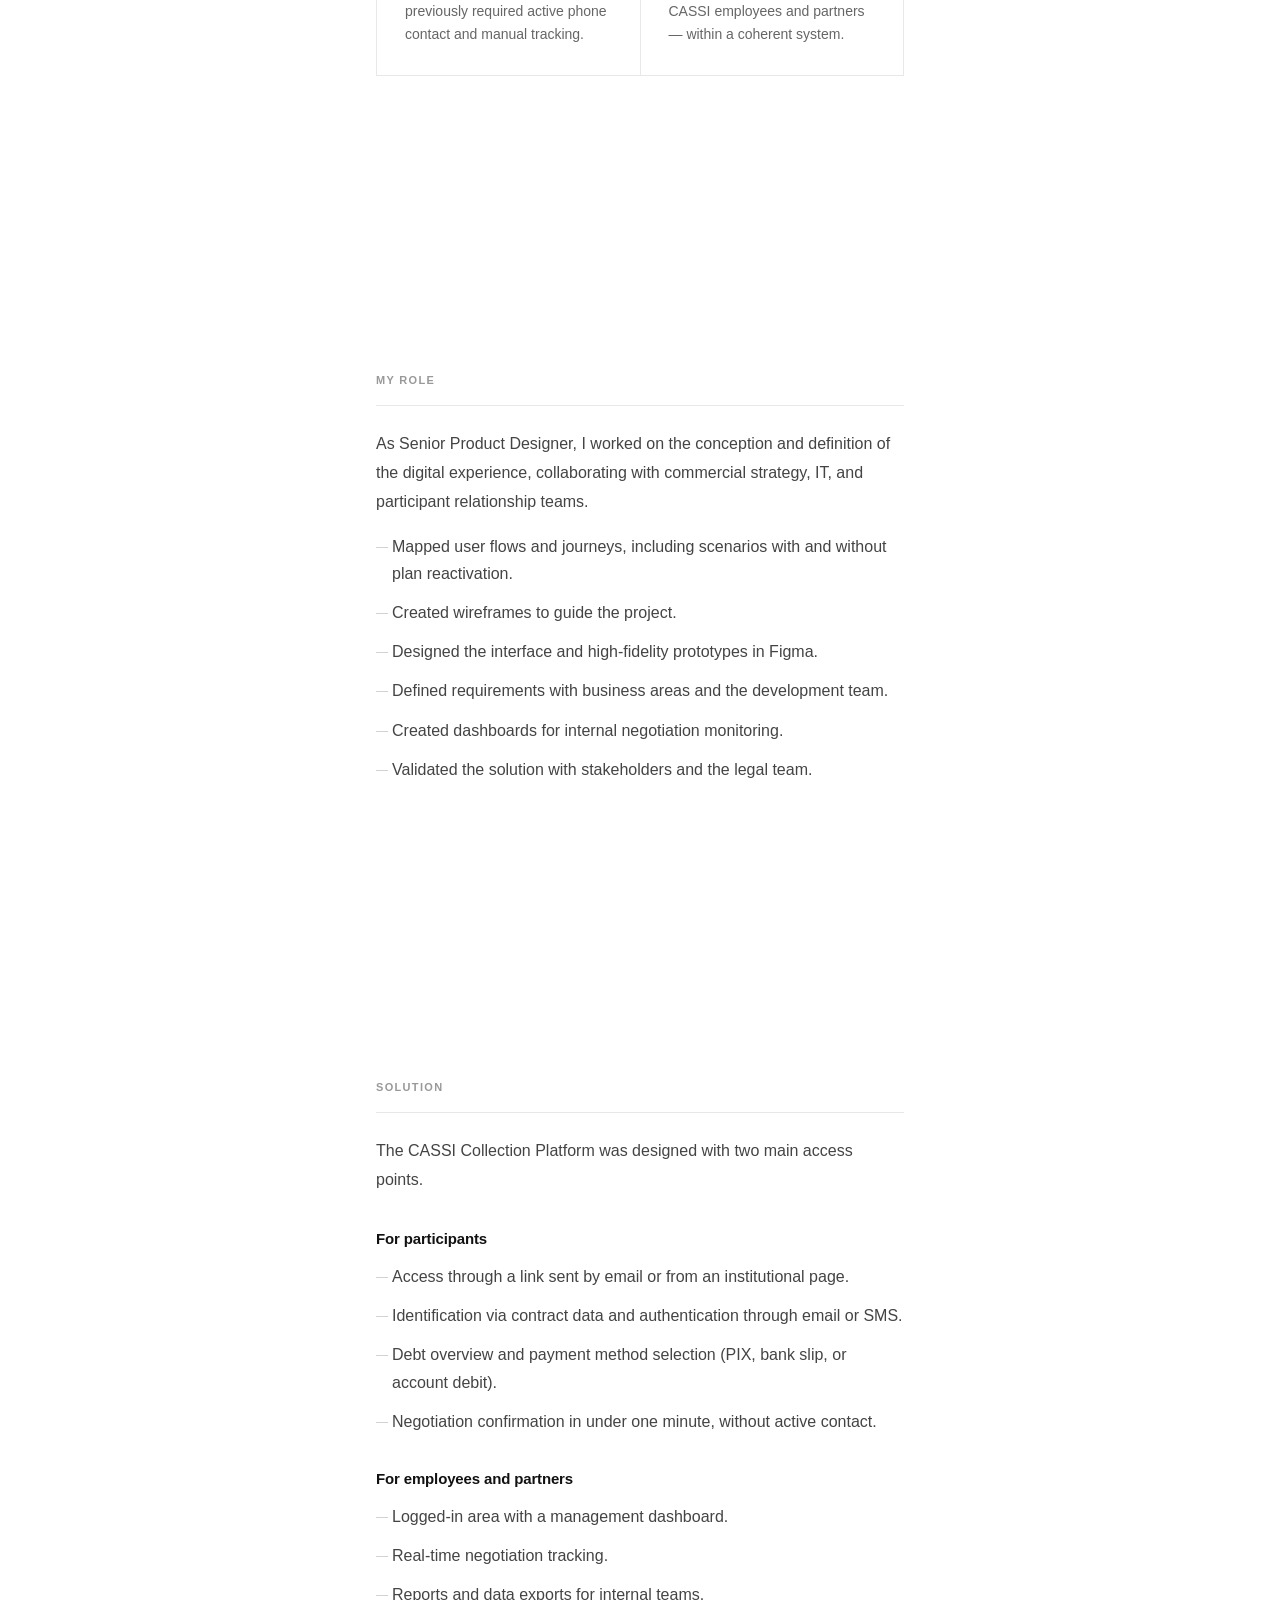
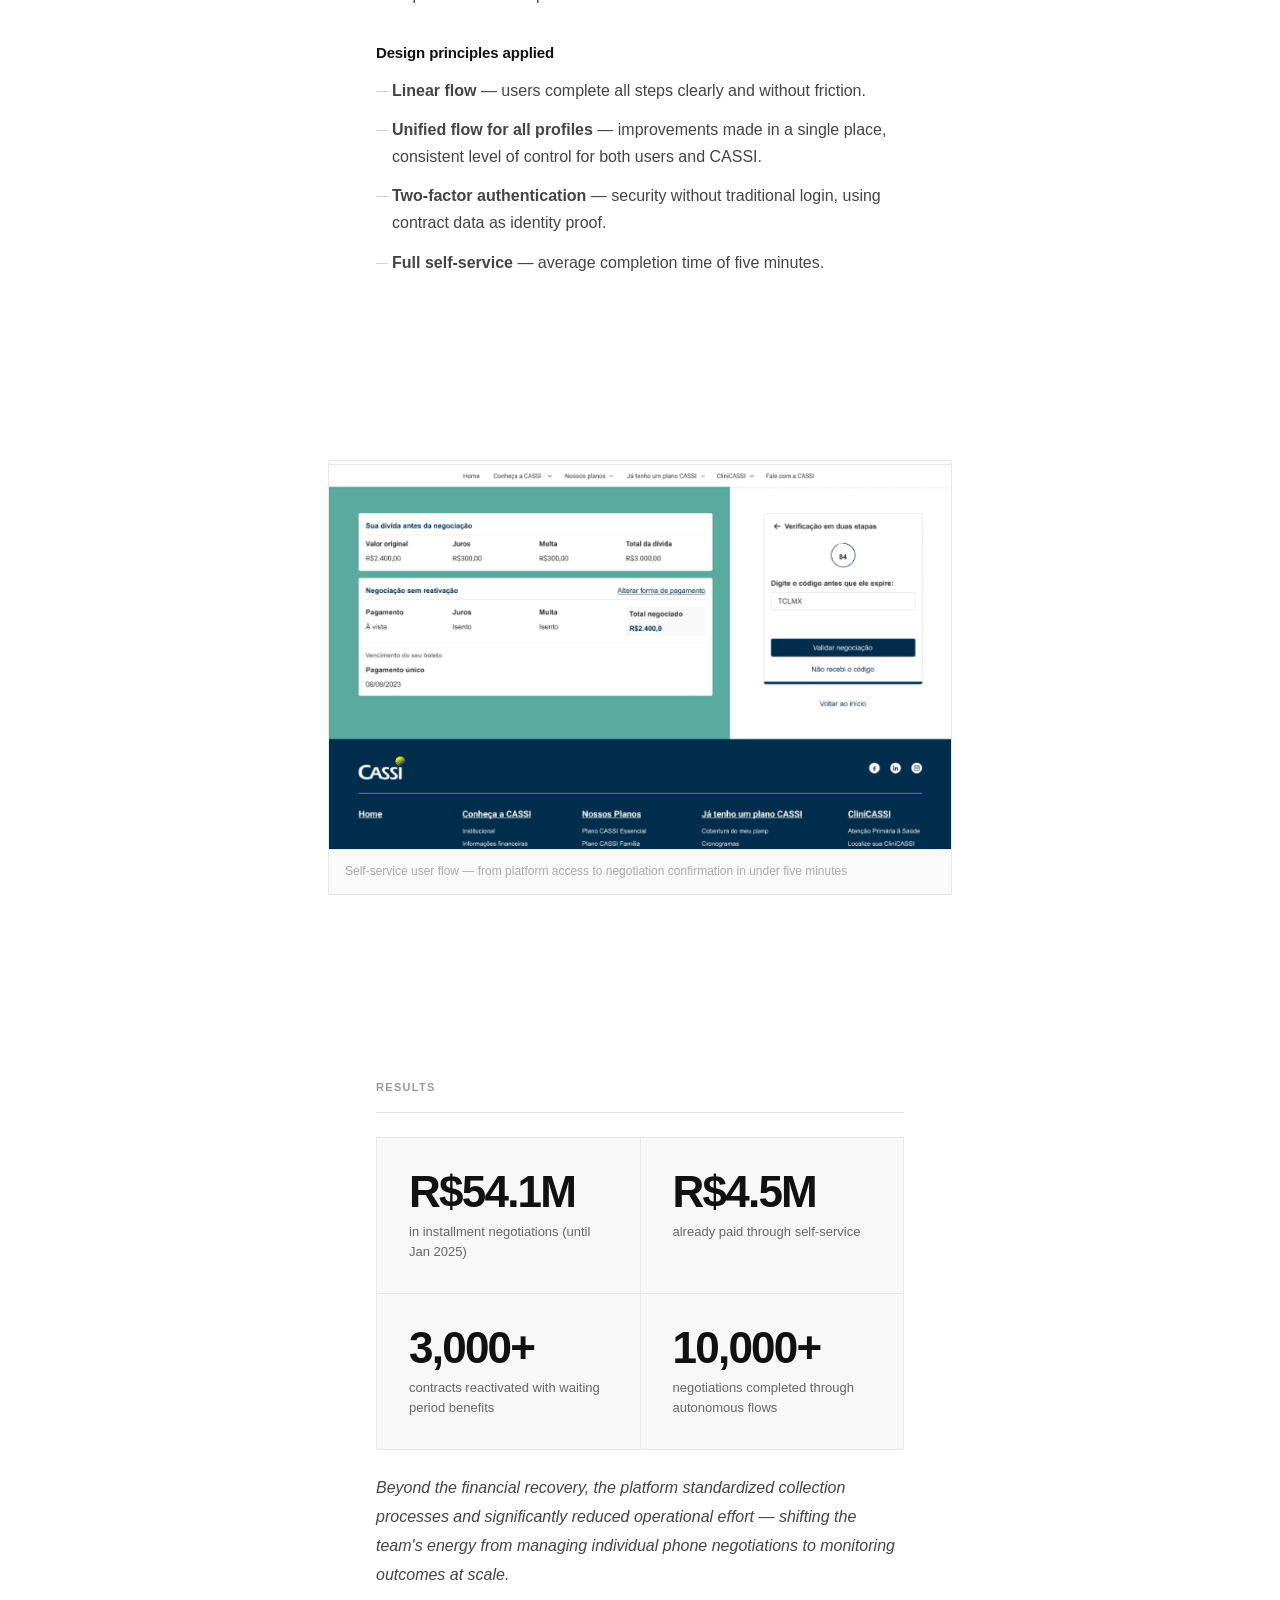
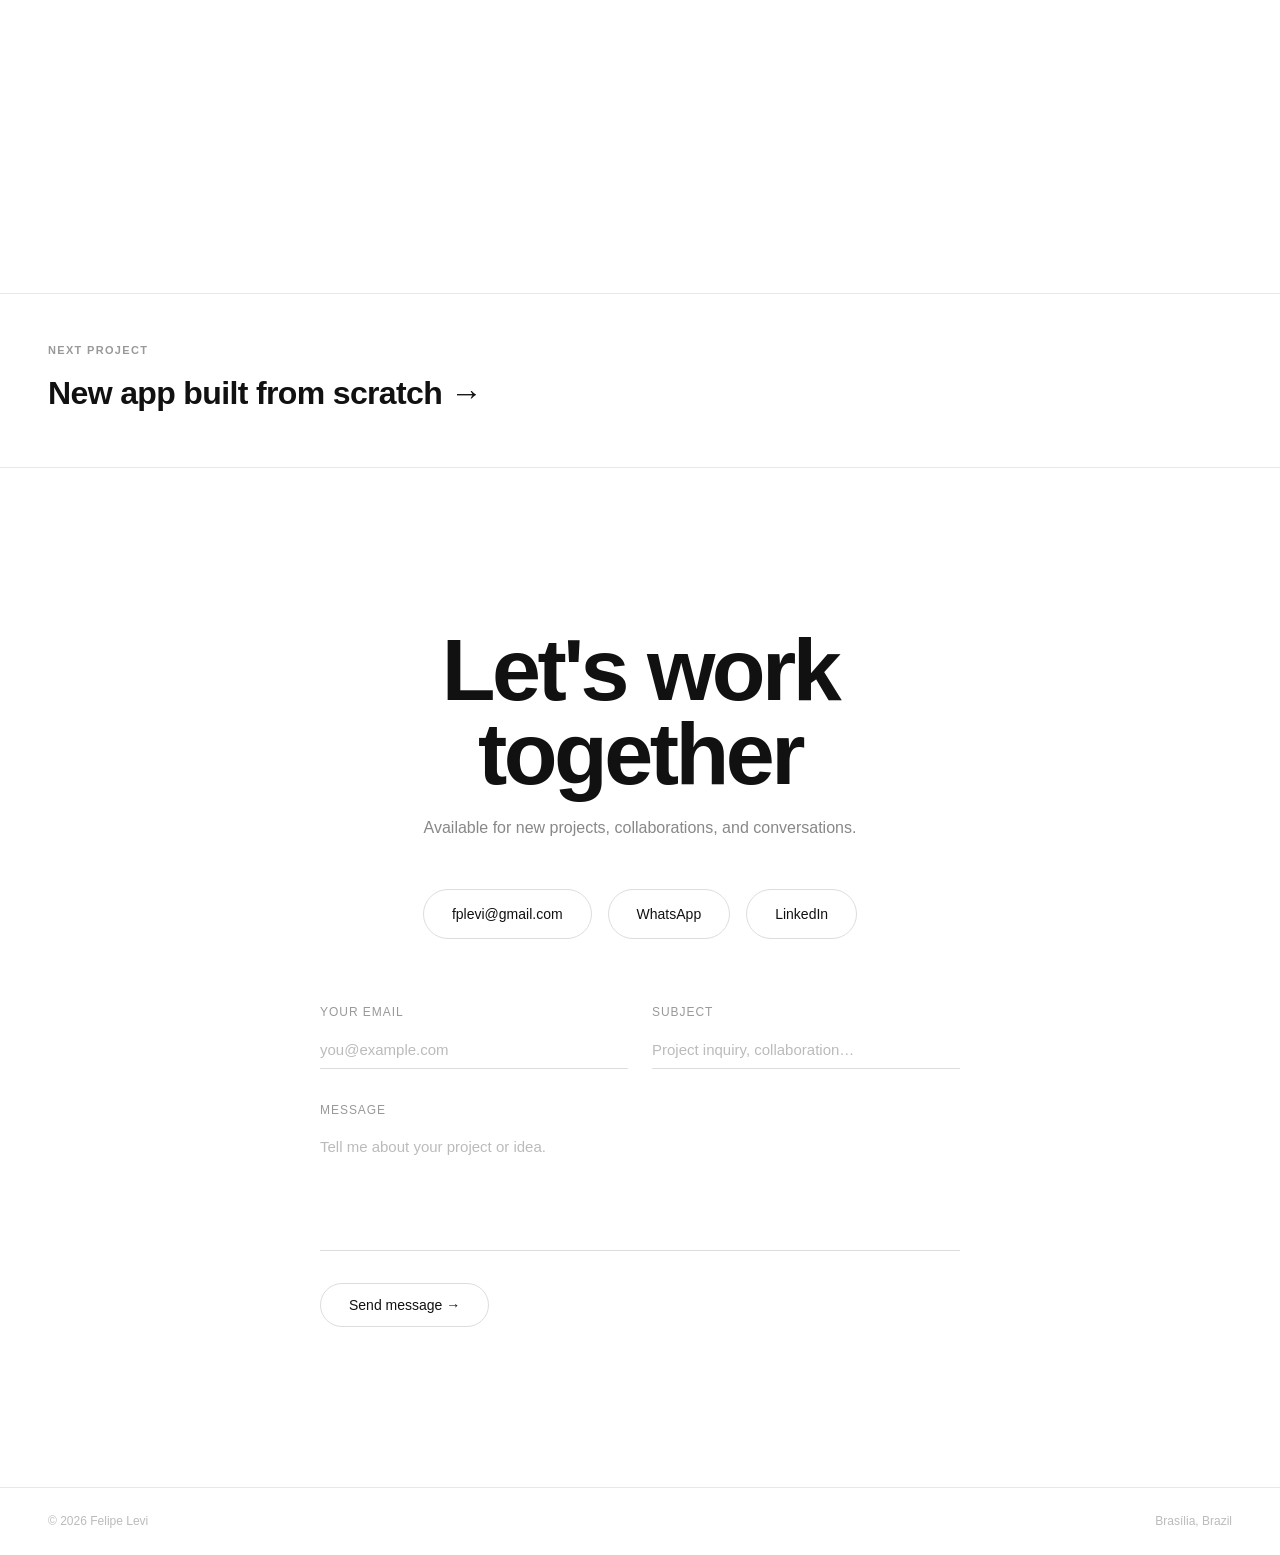
==== commit a4918bda: "feat: replace SVG/JPEG images with PNG across all case study pages - Update hero and inline images f" ====
--- a/work/brl-recovered.html
+++ b/work/brl-recovered.html
@@ -53,7 +53,7 @@
 
     <!-- HERO IMAGE -->
     <figure class="case-hero-image">
-      <img src="../img/brl-recovered-hero.svg" alt="BRL 4.5 million already recovered — project overview">
+      <img src="../img/brl-recovered-hero.png" alt="BRL 4.5 million already recovered — project overview">
     </figure>
 
     <!-- CASE BODY -->
@@ -141,7 +141,7 @@
       </section>
 
       <figure class="case-inline-image fade-in">
-        <img src="../img/brl-recovered-thumb.svg" alt="Debt renegotiation platform — user flow">
+        <img src="../img/brl-recovered-print.png" alt="Debt renegotiation platform — user flow">
         <figcaption>Self-service user flow — from platform access to negotiation confirmation in under five minutes</figcaption>
       </figure>
 
--- a/style.css
+++ b/style.css
@@ -374,6 +374,12 @@
 
 .project-link:hover {
   gap: 10px;
+  text-decoration: underline;
+}
+
+.project-image-link {
+  display: block;
+  text-decoration: none;
 }
 
 /* =====================
